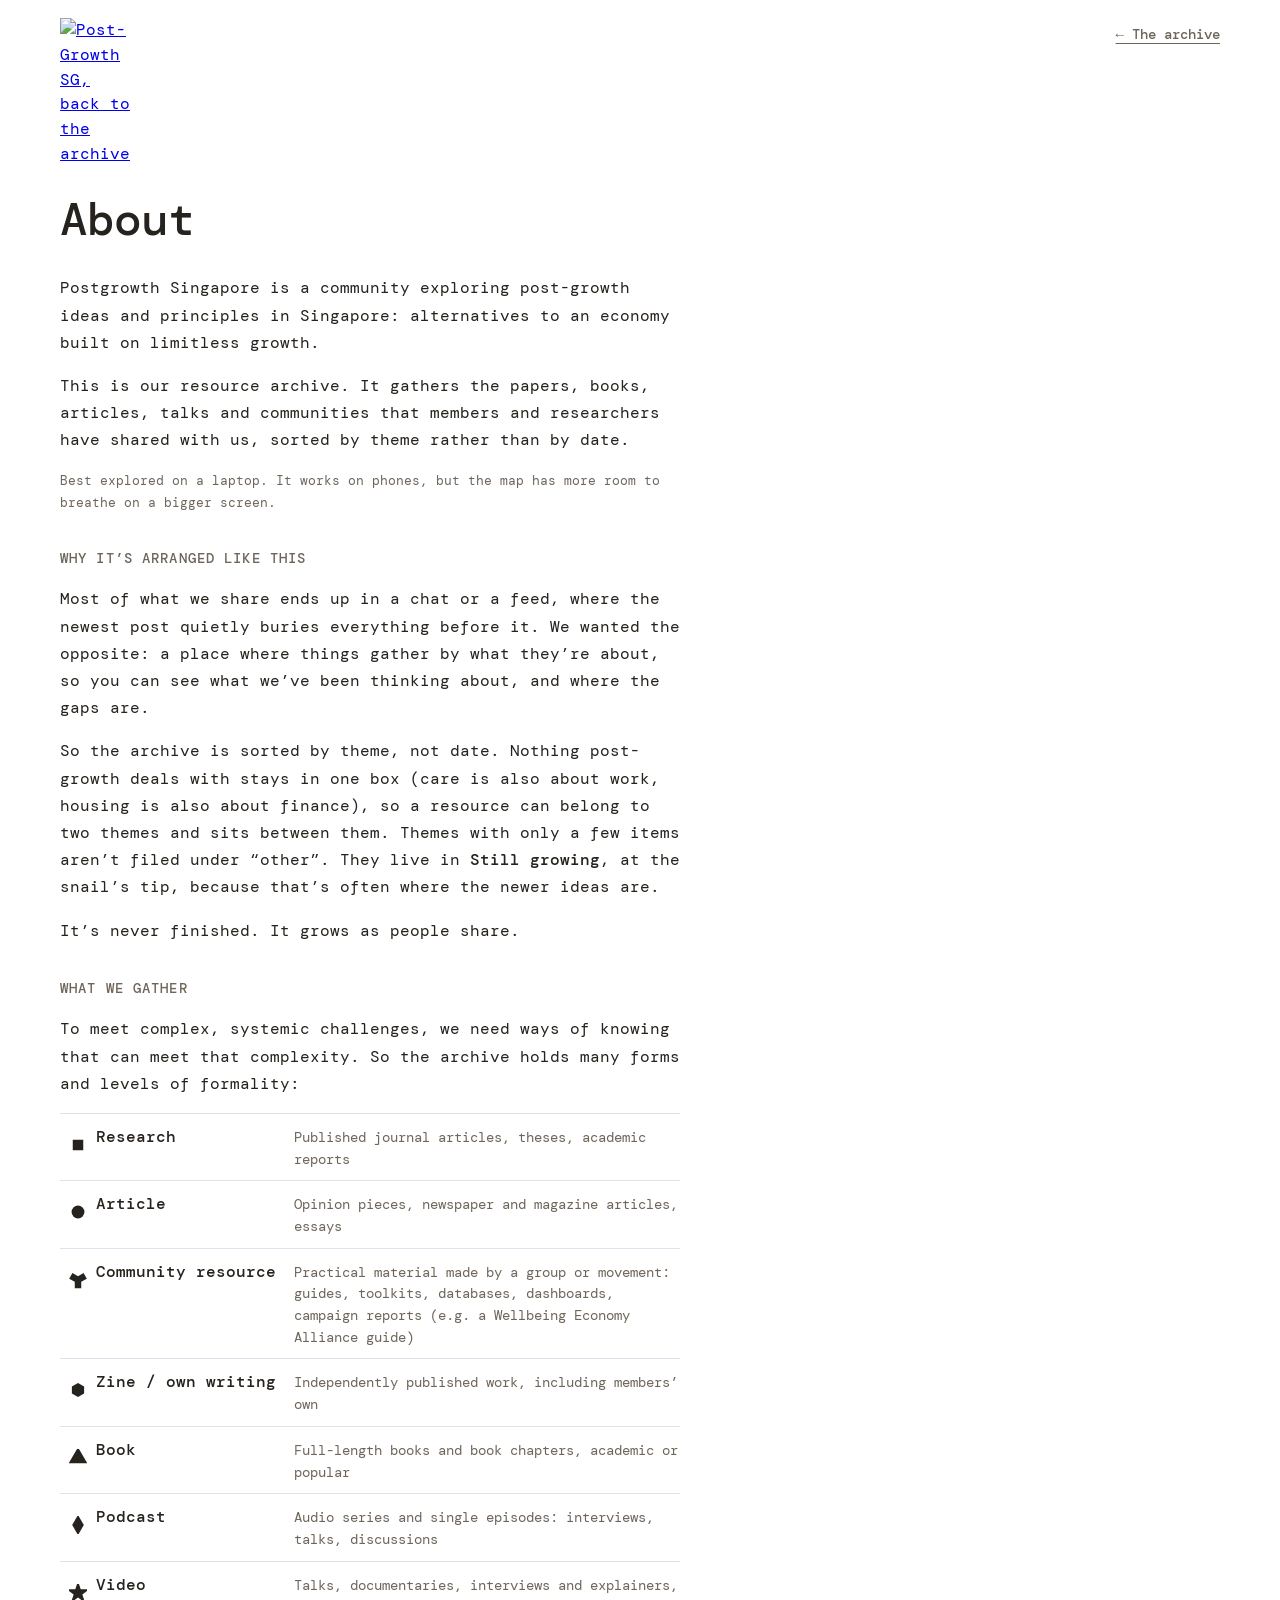
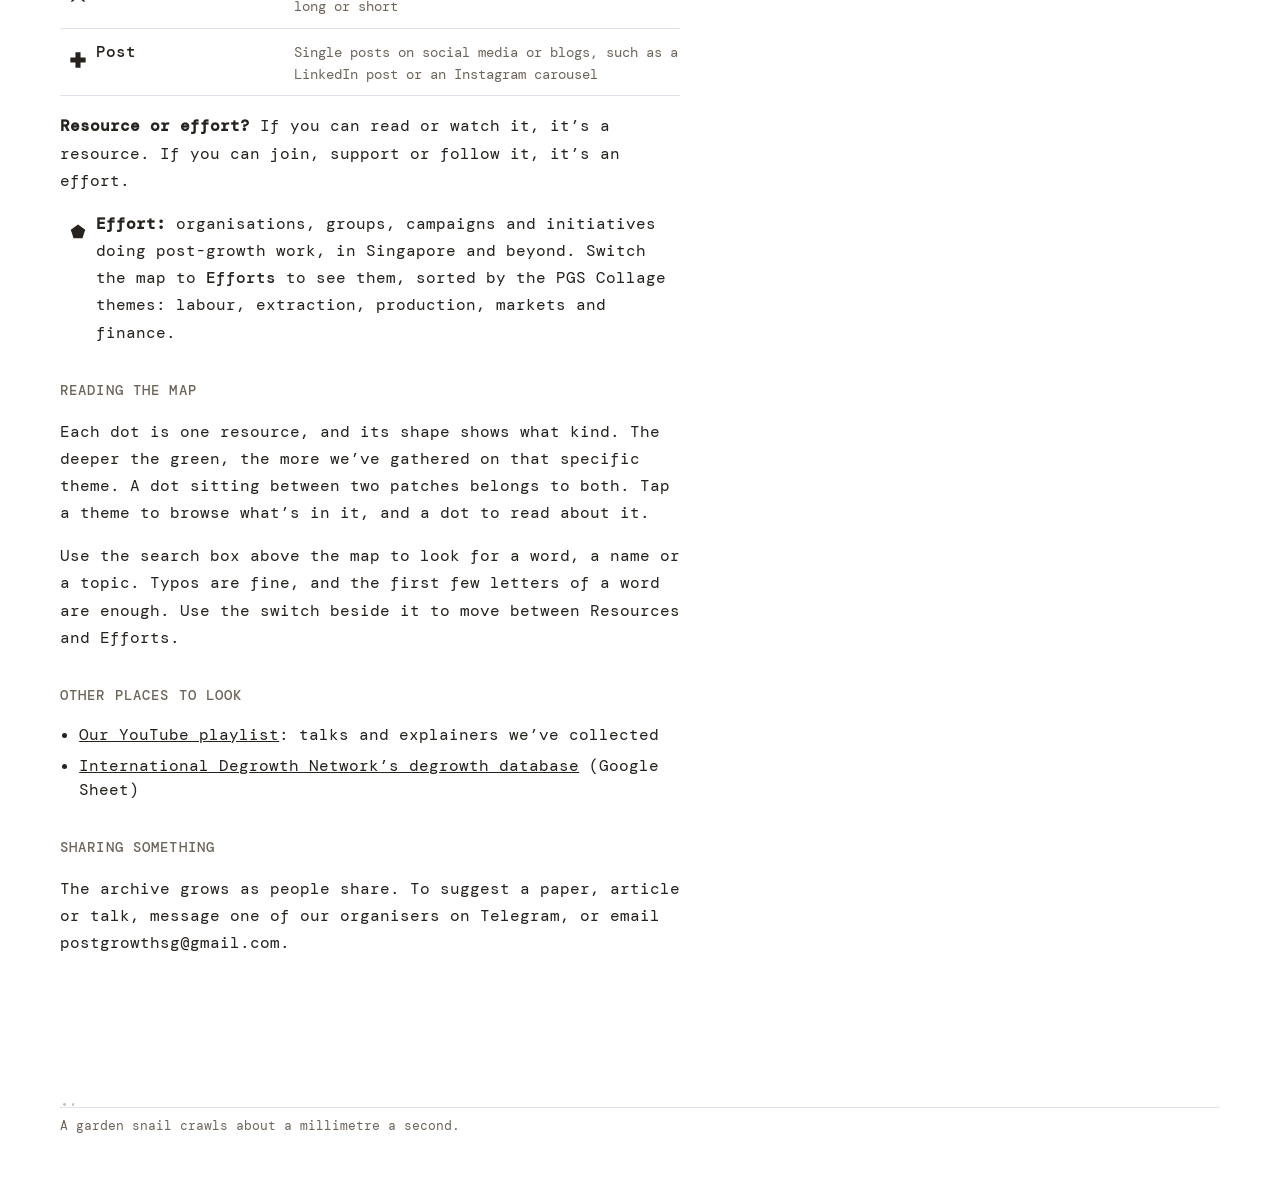
==== about.html @ d85ce8e1 "About page: why it is arranged this way, what we gather (type list with shapes), other places to loo" ====
<!doctype html>
<html lang="en">
<head>
<meta charset="utf-8">
<meta name="viewport" content="width=device-width, initial-scale=1, viewport-fit=cover">
<title>About · Postgrowth Singapore resources</title>
<meta name="description" content="About Postgrowth Singapore's resource archive: why it is arranged by theme, what we gather, how to read the map, and how to share something with us.">
<link rel="icon" type="image/png" sizes="32x32" href="favicon-32.png">
<link rel="icon" type="image/png" sizes="192x192" href="favicon-192.png">
<link rel="icon" type="image/png" sizes="32x32" href="favicon-dark-32.png" media="(prefers-color-scheme: dark)">
<link rel="icon" type="image/png" sizes="192x192" href="favicon-dark-192.png" media="(prefers-color-scheme: dark)">
<link rel="apple-touch-icon" href="apple-touch-icon.png">
<link rel="preconnect" href="https://fonts.googleapis.com">
<link rel="preconnect" href="https://fonts.gstatic.com" crossorigin>
<link rel="stylesheet" href="https://fonts.googleapis.com/css2?family=DM+Mono:wght@400;500&display=swap">
<link rel="stylesheet" href="style.css">
<script data-goatcounter="https://postgrowthsg.goatcounter.com/count"
        async src="//gc.zgo.at/count.js"></script>
</head>
<body>
<svg width="0" height="0" style="position:absolute" aria-hidden="true" focusable="false"><defs><symbol id="shape-article" viewBox="-7 -7 14 14"><path d="M5,0A5,5,0,1,1,-5,0A5,5,0,1,1,5,0"/></symbol><symbol id="shape-research" viewBox="-7 -7 14 14"><path d="M-4.085,-4.085h8.171v8.171h-8.171Z"/></symbol><symbol id="shape-book" viewBox="-7 -7 14 14"><path d="M0,-8.338L7.221,4.169L-7.221,4.169Z"/></symbol><symbol id="shape-podcast" viewBox="-7 -7 14 14"><path d="M0,-7.824L4.517,0L0,7.824L-4.517,0Z"/></symbol><symbol id="shape-video" viewBox="-7 -7 14 14"><path d="M0,-9.352L2.1,-2.89L8.894,-2.89L3.397,1.104L5.497,7.566L0,3.572L-5.497,7.566L-3.397,1.104L-8.894,-2.89L-2.1,-2.89Z"/></symbol><symbol id="shape-community" viewBox="-7 -7 14 14"><path d="M2.508,1.448L2.508,6.465L-2.508,6.465L-2.508,1.448L-6.853,-1.06L-4.344,-5.405L0,-2.896L4.344,-5.405L6.853,-1.06Z"/></symbol><symbol id="shape-post" viewBox="-7 -7 14 14"><path d="M-5.945,-1.982L-1.982,-1.982L-1.982,-5.945L1.982,-5.945L1.982,-1.982L5.945,-1.982L5.945,1.982L1.982,1.982L1.982,5.945L-1.982,5.945L-1.982,1.982L-5.945,1.982Z"/></symbol><symbol id="shape-zine" viewBox="-7 -7 14 14"><path d="M0,-5.498L4.762,-2.749L4.762,2.749L0,5.498L-4.762,2.749L-4.762,-2.749Z"/></symbol><symbol id="shape-effort" viewBox="-7 -7 14 14"><path d="M0,-5.889L5.601,-1.82L3.462,4.765L-3.462,4.765L-5.601,-1.82Z"/></symbol></defs></svg>
<div class="wrap">
  <header class="head">
    <div class="left">
      <a href="./"><img class="logo" src="logo.png" alt="Post-Growth SG, back to the archive"></a>
      <h1>About</h1>
    </div>
    <nav class="nav" aria-label="Pages"><a href="./">← The archive</a></nav>
  </header>

  <main class="about-page">
    <p>Postgrowth Singapore is a community exploring post-growth ideas and principles in Singapore: alternatives to an economy built on limitless growth.</p>
    <p>This is our resource archive. It gathers the papers, books, articles, talks and communities that members and researchers have shared with us, sorted by theme rather than by date.</p>
    <p class="aside-note">Best explored on a laptop. It works on phones, but the map has more room to breathe on a bigger screen.</p>

    <h2>Why it’s arranged like this</h2>
    <p>Most of what we share ends up in a chat or a feed, where the newest post quietly buries everything before it. We wanted the opposite: a place where things gather by what they’re about, so you can see what we’ve been thinking about, and where the gaps are.</p>
    <p>So the archive is sorted by theme, not date. Nothing post-growth deals with stays in one box (care is also about work, housing is also about finance), so a resource can belong to two themes and sits between them. Themes with only a few items aren’t filed under “other”. They live in <em>Still growing</em>, at the snail’s tip, because that’s often where the newer ideas are.</p>
    <p>It’s never finished. It grows as people share.</p>

    <h2>What we gather</h2>
    <p>To meet complex, systemic challenges, we need ways of knowing that can meet that complexity. So the archive holds many forms and levels of formality:</p>
    <ul class="types">
    <li><svg class="shape" width="18" height="18" viewBox="-7 -7 14 14" aria-hidden="true"><use href="#shape-research"/></svg><span class="t">Research</span><span class="e">Published journal articles, theses, academic reports</span></li>
    <li><svg class="shape" width="18" height="18" viewBox="-7 -7 14 14" aria-hidden="true"><use href="#shape-article"/></svg><span class="t">Article</span><span class="e">Opinion pieces, newspaper and magazine articles, essays</span></li>
    <li><svg class="shape" width="18" height="18" viewBox="-7 -7 14 14" aria-hidden="true"><use href="#shape-community"/></svg><span class="t">Community resource</span><span class="e">Practical material made by a group or movement: guides, toolkits, databases, dashboards, campaign reports (e.g. a Wellbeing Economy Alliance guide)</span></li>
    <li><svg class="shape" width="18" height="18" viewBox="-7 -7 14 14" aria-hidden="true"><use href="#shape-zine"/></svg><span class="t">Zine / own writing</span><span class="e">Independently published work, including members’ own</span></li>
    <li><svg class="shape" width="18" height="18" viewBox="-7 -7 14 14" aria-hidden="true"><use href="#shape-book"/></svg><span class="t">Book</span><span class="e">Full-length books and book chapters, academic or popular</span></li>
    <li><svg class="shape" width="18" height="18" viewBox="-7 -7 14 14" aria-hidden="true"><use href="#shape-podcast"/></svg><span class="t">Podcast</span><span class="e">Audio series and single episodes: interviews, talks, discussions</span></li>
    <li><svg class="shape" width="18" height="18" viewBox="-7 -7 14 14" aria-hidden="true"><use href="#shape-video"/></svg><span class="t">Video</span><span class="e">Talks, documentaries, interviews and explainers, long or short</span></li>
    <li><svg class="shape" width="18" height="18" viewBox="-7 -7 14 14" aria-hidden="true"><use href="#shape-post"/></svg><span class="t">Post</span><span class="e">Single posts on social media or blogs, such as a LinkedIn post or an Instagram carousel</span></li>
    </ul>
    <p><b>Resource or effort?</b> If you can read or watch it, it’s a resource. If you can join, support or follow it, it’s an effort.</p>
    <p class="effort"><svg class="shape" width="18" height="18" viewBox="-7 -7 14 14" aria-hidden="true"><use href="#shape-effort"/></svg><span><b>Effort:</b> organisations, groups, campaigns and initiatives doing post-growth work, in Singapore and beyond. Switch the map to <em>Efforts</em> to see them, sorted by the PGS Collage themes: labour, extraction, production, markets and finance.</span></p>

    <h2>Reading the map</h2>
    <p>Each dot is one resource, and its shape shows what kind. The deeper the green, the more we’ve gathered on that specific theme. A dot sitting between two patches belongs to both. Tap a theme to browse what’s in it, and a dot to read about it.</p>
    <p>Use the search box above the map to look for a word, a name or a topic. Typos are fine, and the first few letters of a word are enough. Use the switch beside it to move between Resources and Efforts.</p>

    <h2>Other places to look</h2>
    <ul class="links">
      <li><a href="https://www.youtube.com/playlist?list=PLhHEYb_WgJgDL_5QFZ6lrJT4k-VYzw8Qu">Our YouTube playlist</a>: talks and explainers we’ve collected</li>
      <li><a href="https://docs.google.com/spreadsheets/d/18Z7kTs0smhOU9S3DyGNJ_MBQeu3XKW2qdxa3unOEn6I/edit?gid=0#gid=0">International Degrowth Network’s degrowth database</a> (Google Sheet)</li>
    </ul>

    <h2>Sharing something</h2>
    <p>The archive grows as people share. To suggest a paper, article or talk, message one of our organisers on Telegram, or email postgrowthsg@gmail.com.</p>
  </main>

  <footer class="snail-foot">
    <div class="snail-track"><div class="snail-slime"></div><div class="snail" role="img" aria-label="A snail crawling along the bottom of the page"></div></div>
    <p class="snail-read"></p>
  </footer>
</div>
<script src="snail.js"></script>
</body>
</html>
---- style.css ----
/* Layout: a white page; two-column header; clusters are soft green heat-glows of ink dots along a snail-shell spiral, biggest at the heart, newest themes at the growing tip. Theme names are flat chips. Dot shape = kind of resource. Deliberately light-only. */
:root {
  color-scheme: light;
  --paper: #ffffff;
  --card: #ffffff;
  --ink: #26221d;
  --muted: #6f665b;
  --rule: rgba(96, 118, 170, 0.20);   /* notebook lines */
  --brick: #9b3428;                    /* the handwritten red */
  --trail: rgba(38, 34, 29, 0.28);
  /* One ink per theme (dots + label). The heat underneath is always the same green. */
  --c0: #b23a2b;  /* brick */
  --c1: #2b6f8a;  /* deep teal */
  --c2: #c4881a;  /* ochre */
  --c3: #6e4c9e;  /* plum */
  --c4: #d0602f;  /* terracotta */
  --c5: #2f3f78;  /* navy */
  --c6: #b8417a;  /* rose */
  --c7: #7a5634;  /* bark */
  --c-growing: #4f8a2c;  /* young green */

  /* Type A: Mono (the old postgrowthsg.wordpress.com body face, used everywhere). Switchable in the prototype bar. */
  --f-head: "DM Mono", ui-monospace, "SF Mono", Menlo, monospace;
  --f-head-weight: 500;
  --f-body: "DM Mono", ui-monospace, "SF Mono", Menlo, monospace;
  --chip-char: 8.1;
}
/* Type B: old site — DM Mono body, geometric headings (Didact Gothic stands in for TeX Gyre Adventor) */

/* Type C: plain HTML — the browser's own serif */

* { box-sizing: border-box; }
html, body { margin: 0; }
img { max-width: 100%; }
[hidden] { display: none !important; }
html { background: var(--paper); }
body {
  color: var(--ink);
  background-color: var(--paper);
  font-family: var(--f-body); font-size: 16px; line-height: 1.55;
  padding-left: max(16px, env(safe-area-inset-left, 0px));
  padding-right: max(16px, env(safe-area-inset-right, 0px));
  padding-block: 0 56px;
  min-height: 100%;
}
.wrap { max-width: 1160px; margin: 0 auto; display: grid; gap: 22px; }
button, select { font: inherit; color: inherit; }
:focus-visible { outline: 2px dashed var(--brick); outline-offset: 3px; }

.proto {
  margin-top: 14px; display: flex; flex-wrap: wrap; align-items: center; gap: 8px 22px;
  font-size: 13px; color: var(--muted); border: 1.5px dashed rgba(38,34,29,.25); border-radius: 10px; padding: 8px 14px;
  background: rgba(251, 247, 239, 0.6);
}
.proto strong { color: var(--ink); font-weight: 600; letter-spacing: .08em; text-transform: uppercase; font-size: 11px; }
.proto label { display: inline-flex; align-items: center; gap: 8px; }
.proto input[type=range] { width: 100px; accent-color: var(--brick); }
.proto output { font-variant-numeric: tabular-nums; color: var(--ink); min-width: 2ch; }
.proto input[type=checkbox] { accent-color: var(--brick); }
.proto select { border: 1px solid rgba(38,34,29,.25); border-radius: 6px; background: var(--card); padding: 2px 6px; }

header.head { display: grid; gap: 18px 56px; padding-top: 18px; grid-template-columns: minmax(0, 1.75fr) minmax(0, 1fr); align-items: start; }
.head .left { display: grid; gap: 28px; justify-items: start; min-width: 0; }
.head .about { display: grid; gap: 10px; min-width: 0; align-content: start; }
.head .about h2 { margin: 0; font-size: 14px; font-weight: 600; color: var(--muted); text-decoration: underline; text-underline-offset: 4px; }
@media (max-width: 760px) { header.head { grid-template-columns: 1fr; } }
.logo { width: 72px; height: auto; display: block; }
.shape { display: inline-block; flex: none; overflow: visible; vertical-align: middle; }
h1 {
  font-family: var(--f-head); font-weight: var(--f-head-weight);
  font-size: clamp(28px, 4.6vw, 46px); line-height: 1.08; margin: 0; letter-spacing: -0.02em; text-wrap: balance; max-width: none;
}
.lede { max-width: 58ch; margin: 2px 0 0; color: var(--muted); }

.start { display: flex; flex-wrap: wrap; gap: 10px; align-items: center; }
.start .lbl { font-size: 13px; font-weight: 500; letter-spacing: .06em; text-transform: uppercase; color: var(--muted); margin-right: 2px; }
.chip {
  display: inline-flex; align-items: center; gap: 9px; border: 1.5px solid var(--ink); background: var(--card);
  border-radius: 999px; padding: 6px 14px 6px 11px; font-size: 14px; cursor: pointer; max-width: 100%;
}
.chip:hover { background: #f3f5ef; }
.chip i { width: 9px; height: 9px; border-radius: 50%; flex: none; }
.chip span { overflow: hidden; text-overflow: ellipsis; white-space: nowrap; }

.bar { display: flex; flex-wrap: wrap; gap: 10px 20px; align-items: flex-end; justify-content: space-between; }
.legend { display: flex; flex-wrap: wrap; gap: 6px 16px; font-size: 13.5px; color: var(--muted); }
.legend span { display: inline-flex; align-items: center; gap: 6px; }
.legend i { width: 10px; height: 10px; border-radius: 50%; display: inline-block; }
.legend .ring { width: 13px; height: 13px; border: 1.5px solid var(--ink); background: transparent; }
.crumb { display: flex; flex-wrap: wrap; align-items: baseline; gap: 4px 16px; min-height: 30px; }
.back { background: none; border: 0; padding: 0; color: var(--muted); cursor: pointer; font-family: var(--f-body); font-size: 15px; font-weight: 500; line-height: 1; }
.back:hover { text-decoration: underline; }
.crumb h2 { font-family: var(--f-head); font-weight: var(--f-head-weight); font-size: clamp(26px, 4vw, 36px); margin: 0; line-height: 1; }
.crumb .counts { color: var(--muted); font-size: 14px; }

.map { position: relative; }
.map svg { display: block; width: 100%; height: auto; overflow: visible; }
.hit { fill: transparent; cursor: pointer; }
.clabel { cursor: pointer; }
.clabel .pill { fill: var(--card); stroke: var(--ink); stroke-width: 1.5; }
.clabel.static { cursor: default; }
.deep { opacity: 0; transition: opacity .7s ease; pointer-events: none; }
.deep.on { opacity: 1; }
@media (prefers-reduced-motion: reduce) { .deep { transition: none; } }
.clabel .name { font-family: var(--f-body); font-size: 13px; fill: var(--ink); }
.clabel .meta { font-family: var(--f-body); font-size: 12.5px; fill: var(--muted); }
.clabel .more { fill: var(--brick); }
.clabel:hover .pill, .clabel:focus-visible .pill, .clabel.hot .pill { fill: #f3f5ef; }
.clabel:focus { outline: none; }
.trail { fill: none; stroke: var(--trail); stroke-width: 2.2; stroke-linecap: round; stroke-dasharray: 0.1 9; }
.link { stroke: var(--ink); stroke-opacity: .32; stroke-width: 1; stroke-dasharray: 3 4; fill: none; }
.node { cursor: pointer; }
.node .dot { stroke: var(--card); stroke-width: 1.2; }
.node .dot.two { stroke-width: 2.6; }
.node circle.pin { fill: none; stroke: var(--ink); stroke-width: 1.4; }
.node circle.bridge { fill: none; stroke: var(--ink); stroke-opacity: .5; stroke-width: 1; stroke-dasharray: 2 2; }
.node:hover .dot, .node:focus-visible .dot, .node.sel .dot { filter: drop-shadow(0 0 2px rgba(38,34,29,.55)); }
.node:focus { outline: none; }
.fade { animation: fadein .5s ease both; }
@keyframes fadein { from { opacity: 0; } to { opacity: 1; } }

.tip {
  position: absolute; pointer-events: none; background: var(--card); border: 1.5px solid var(--ink);
  border-radius: 8px; padding: 7px 11px; font-size: 13.5px; max-width: 260px;
}
.tip b { font-weight: 500; display: block; line-height: 1.3; margin-bottom: 3px; }
.tip small { color: var(--muted); font-size: 12.5px; }

.list { display: grid; gap: 22px; grid-template-columns: repeat(auto-fill, minmax(min(100%, 320px), 1fr)); }
.list section { min-width: 0; }
.list h3 { font-family: var(--f-body); font-weight: 600; font-size: 13px; letter-spacing: .08em; text-transform: uppercase; color: var(--muted); margin: 0 0 6px; display: flex; gap: 9px; align-items: center; line-height: 1.2; }
.list h3 i { width: 10px; height: 10px; border-radius: 50%; flex: none; }
.list ul { list-style: none; margin: 0; padding: 0; }
.list li { border-bottom: 1px solid var(--rule); }
.list li button {
  background: none; border: 0; padding: 7px 0 6px; text-align: left; cursor: pointer; width: 100%;
  display: flex; gap: 10px; justify-content: space-between; align-items: baseline;
}
.list li button:hover .t { color: var(--brick); }
.list .t { min-width: 0; }
.list .d { font-size: 13px; color: var(--muted); flex: none; font-variant-numeric: tabular-nums; }

.panel {
  position: fixed; top: 0; right: 0; bottom: 0; width: min(390px, 100%); z-index: 20;
  background: var(--card);
  border-left: 1.5px solid var(--ink);
  padding: calc(22px + env(safe-area-inset-top, 0px)) calc(24px + env(safe-area-inset-right, 0px)) calc(24px + env(safe-area-inset-bottom, 0px)) 24px;
  overflow-y: auto; transform: translateX(105%); transition: transform .3s ease;
  display: grid; gap: 14px; align-content: start;
}
.panel.open { transform: none; }
.panel .x { justify-self: end; background: var(--card); border: 1.5px solid var(--ink); border-radius: 50%; width: 34px; height: 34px; cursor: pointer; font-size: 15px; line-height: 1; }
.panel .type { font-family: var(--f-body); font-size: 13px; font-weight: 600; letter-spacing: .08em; text-transform: uppercase; color: var(--muted); line-height: 1; display: inline-flex; gap: 9px; align-items: center; }
.panel .type i { width: 10px; height: 10px; border-radius: 50%; }
.panel h3 { font-family: var(--f-head); font-weight: var(--f-head-weight); font-size: 26px; line-height: 1.08; margin: 0; text-wrap: balance; }
.panel .meta { font-size: 13.5px; color: var(--muted); }
.panel .meta .todo { color: var(--brick); }
.panel p { margin: 0; }
.panel .tags { display: flex; flex-wrap: wrap; gap: 7px; }
.panel .tags button { border: 1.5px solid var(--ink); background: var(--paper); border-radius: 999px; padding: 2px 11px; font-size: 13px; cursor: pointer; }
.panel .tags button:hover { background: var(--ink); color: var(--card); }
.panel .tags .loose { border-style: dashed; }
.panel .tags .extra { border: 1px dashed var(--muted); border-radius: 999px; padding: 2px 11px; font-size: 13px; color: var(--muted); }
.panel .archived { font-size: 13.5px; color: var(--muted); justify-self: start; }
.panel .open-link { display: inline-block; background: var(--ink); color: var(--card); text-decoration: none; border-radius: 999px; padding: 9px 18px; font-weight: 600; justify-self: start; }
.panel .open-link:hover { background: var(--brick); }
.panel .ex { color: var(--brick); font-size: 14px; }
.panel h4 { margin: 8px 0 0; font-family: var(--f-body); font-size: 13px; font-weight: 600; letter-spacing: .08em; text-transform: uppercase; color: var(--muted); line-height: 1; }
.panel .near { display: grid; }
.panel .near button { background: none; border: 0; padding: 6px 0; text-align: left; cursor: pointer; display: flex; gap: 9px; align-items: baseline; }
.panel .near button i { width: 8px; height: 8px; border-radius: 50%; flex: none; transform: translateY(-1px); }
.panel .near button:hover { color: var(--brick); }
.note { font-size: 14px; color: var(--muted); max-width: 70ch; margin: 0; }
.note b { font-weight: 500; color: var(--ink); }

@media (max-width: 640px) {
  .panel { top: auto; width: 100%; max-height: 80%; border-left: 0; border-top: 1.5px solid var(--ink); border-radius: 16px 16px 0 0; transform: translateY(105%); padding-left: max(20px, env(safe-area-inset-left, 0px)); padding-right: max(20px, env(safe-area-inset-right, 0px)); }
  .logo { width: 64px; }
}
@media (prefers-reduced-motion: reduce) {
  .panel, .chip { transition: none; }
  .fade { animation: none; }
}

/* Top-right link to the About page, and the About page itself */
.head .nav { justify-self: end; display: flex; gap: 18px; padding-top: 6px; }
.head .nav a { color: var(--muted); font-size: 14px; font-weight: 500; text-decoration: underline; text-underline-offset: 4px; }
.head .nav a:hover { color: var(--ink); }
.about-page { max-width: 62ch; display: grid; gap: 16px; padding-block: 8px 40px; }
.about-page h2 { margin: 18px 0 0; font-size: 14px; font-weight: 500; color: var(--muted); text-transform: uppercase; letter-spacing: .08em; }
.about-page p { margin: 0; line-height: 1.7; }
.about-page a { color: var(--ink); }
@media (max-width: 760px) { .head .nav { justify-self: start; padding-top: 0; } }

/* Footer snail on every page (snail.js): crawls at roughly real snail speed, leaving a dotted trail */
.snail-foot { margin-top: 32px; display: grid; gap: 8px; }
.snail-track { position: relative; height: 58px; border-bottom: 1px solid var(--rule); overflow: hidden; }
.snail-slime { position: absolute; left: 0; bottom: 0; height: 5px; width: 0; background-image: radial-gradient(circle, var(--trail) 1.2px, transparent 1.6px); background-size: 9px 5px; background-repeat: repeat-x; }
.snail { position: absolute; left: 0; bottom: 1px; width: 50px; height: 52px; background: url(logo.png) no-repeat 0 0 / 101px 52px; will-change: transform; }
.snail-read { margin: 0; font-size: 13px; color: var(--muted); font-variant-numeric: tabular-nums; }
@media (max-width: 640px) {
  .legend { font-size: 12px; gap: 4px 12px; }
  .wrap { gap: 16px; }
}

/* About page extras (v2): type list with shape icons, small notes, text still to write */
.about-page .aside-note { font-size: 13px; color: var(--muted); }
.about-page em { font-style: normal; font-weight: 500; }
.about-page .todo { color: var(--brick); }
.about-page svg.shape { fill: var(--ink); transform: translateY(3px); }
.about-page ul.types { list-style: none; margin: 0; padding: 0; display: grid; }
.about-page ul.types li { display: grid; grid-template-columns: 22px 11.5rem minmax(0, 1fr); gap: 2px 14px; align-items: baseline; padding: 10px 0; border-bottom: 1px solid var(--rule); }
.about-page ul.types li:first-child { border-top: 1px solid var(--rule); }
.about-page ul.types .t { font-weight: 500; }
.about-page ul.types .e { color: var(--muted); font-size: 14px; }
.about-page p.effort { display: grid; grid-template-columns: 22px minmax(0, 1fr); gap: 14px; align-items: baseline; }
.about-page ul.links { margin: 0; padding-left: 1.2em; display: grid; gap: 6px; }
@media (max-width: 560px) {
  .about-page ul.types li { grid-template-columns: 22px minmax(0, 1fr); }
  .about-page ul.types .e { grid-column: 2; }
}
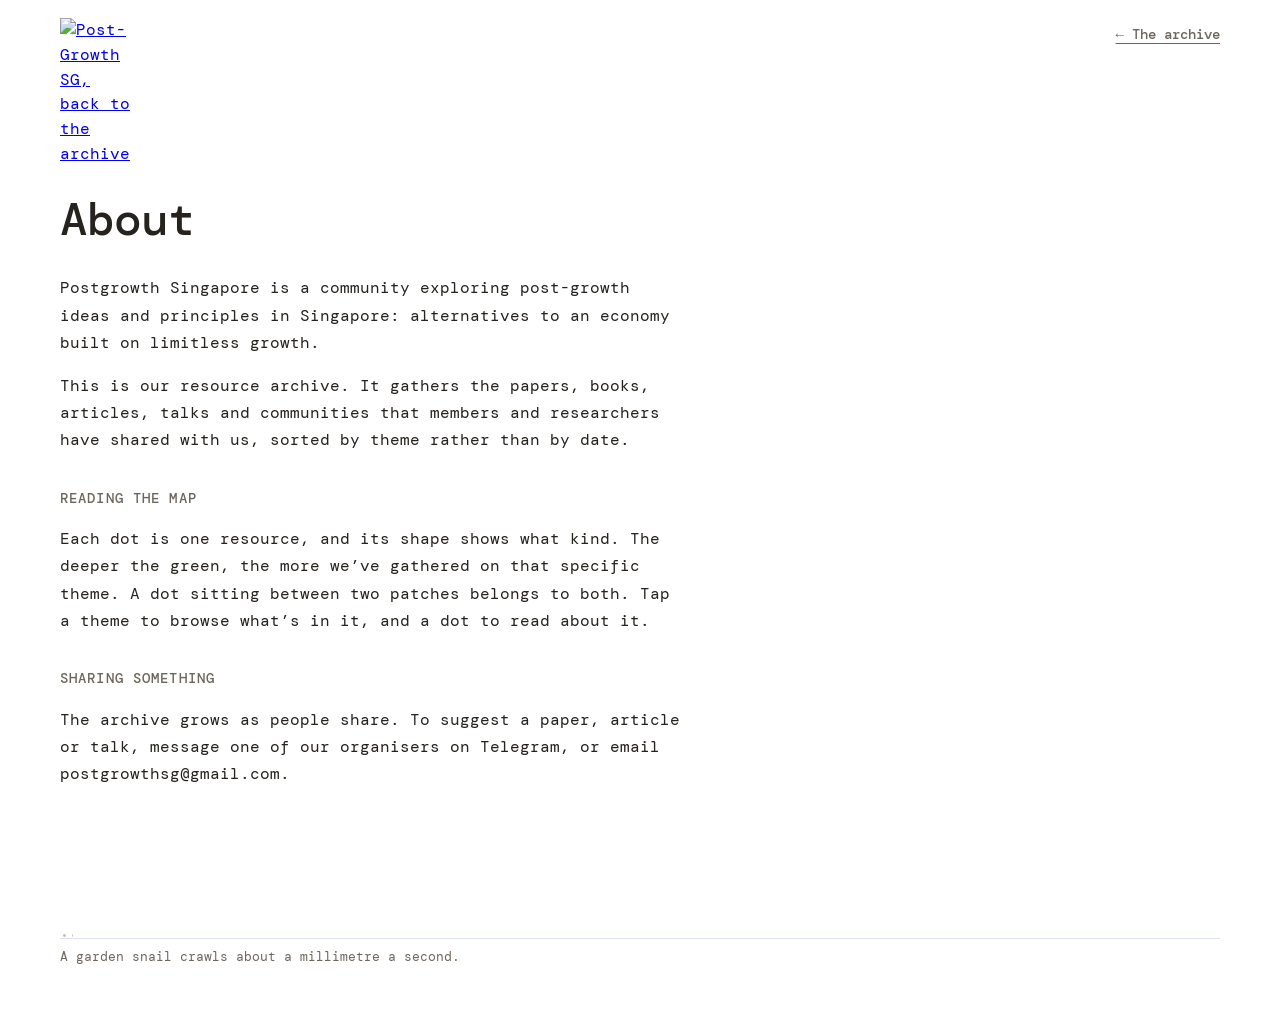
==== commit bebde512: "Favicon: the snail alone, with a white-tile version for dark browser tabs" ====
--- a/about.html
+++ b/about.html
@@ -4,7 +4,7 @@
 <meta charset="utf-8">
 <meta name="viewport" content="width=device-width, initial-scale=1, viewport-fit=cover">
 <title>About · Postgrowth Singapore resources</title>
-<meta name="description" content="About Postgrowth Singapore's resource archive: why it is arranged by theme, what we gather, how to read the map, and how to share something with us.">
+<meta name="description" content="About Postgrowth Singapore's resource archive: what it is, how to read it, and how to share something with us.">
 <link rel="icon" type="image/png" sizes="32x32" href="favicon-32.png">
 <link rel="icon" type="image/png" sizes="192x192" href="favicon-192.png">
 <link rel="icon" type="image/png" sizes="32x32" href="favicon-dark-32.png" media="(prefers-color-scheme: dark)">
@@ -18,7 +18,6 @@
         async src="//gc.zgo.at/count.js"></script>
 </head>
 <body>
-<svg width="0" height="0" style="position:absolute" aria-hidden="true" focusable="false"><defs><symbol id="shape-article" viewBox="-7 -7 14 14"><path d="M5,0A5,5,0,1,1,-5,0A5,5,0,1,1,5,0"/></symbol><symbol id="shape-research" viewBox="-7 -7 14 14"><path d="M-4.085,-4.085h8.171v8.171h-8.171Z"/></symbol><symbol id="shape-book" viewBox="-7 -7 14 14"><path d="M0,-8.338L7.221,4.169L-7.221,4.169Z"/></symbol><symbol id="shape-podcast" viewBox="-7 -7 14 14"><path d="M0,-7.824L4.517,0L0,7.824L-4.517,0Z"/></symbol><symbol id="shape-video" viewBox="-7 -7 14 14"><path d="M0,-9.352L2.1,-2.89L8.894,-2.89L3.397,1.104L5.497,7.566L0,3.572L-5.497,7.566L-3.397,1.104L-8.894,-2.89L-2.1,-2.89Z"/></symbol><symbol id="shape-community" viewBox="-7 -7 14 14"><path d="M2.508,1.448L2.508,6.465L-2.508,6.465L-2.508,1.448L-6.853,-1.06L-4.344,-5.405L0,-2.896L4.344,-5.405L6.853,-1.06Z"/></symbol><symbol id="shape-post" viewBox="-7 -7 14 14"><path d="M-5.945,-1.982L-1.982,-1.982L-1.982,-5.945L1.982,-5.945L1.982,-1.982L5.945,-1.982L5.945,1.982L1.982,1.982L1.982,5.945L-1.982,5.945L-1.982,1.982L-5.945,1.982Z"/></symbol><symbol id="shape-zine" viewBox="-7 -7 14 14"><path d="M0,-5.498L4.762,-2.749L4.762,2.749L0,5.498L-4.762,2.749L-4.762,-2.749Z"/></symbol><symbol id="shape-effort" viewBox="-7 -7 14 14"><path d="M0,-5.889L5.601,-1.82L3.462,4.765L-3.462,4.765L-5.601,-1.82Z"/></symbol></defs></svg>
 <div class="wrap">
   <header class="head">
     <div class="left">
@@ -31,37 +30,9 @@
   <main class="about-page">
     <p>Postgrowth Singapore is a community exploring post-growth ideas and principles in Singapore: alternatives to an economy built on limitless growth.</p>
     <p>This is our resource archive. It gathers the papers, books, articles, talks and communities that members and researchers have shared with us, sorted by theme rather than by date.</p>
-    <p class="aside-note">Best explored on a laptop. It works on phones, but the map has more room to breathe on a bigger screen.</p>
-
-    <h2>Why it’s arranged like this</h2>
-    <p>Most of what we share ends up in a chat or a feed, where the newest post quietly buries everything before it. We wanted the opposite: a place where things gather by what they’re about, so you can see what we’ve been thinking about, and where the gaps are.</p>
-    <p>So the archive is sorted by theme, not date. Nothing post-growth deals with stays in one box (care is also about work, housing is also about finance), so a resource can belong to two themes and sits between them. Themes with only a few items aren’t filed under “other”. They live in <em>Still growing</em>, at the snail’s tip, because that’s often where the newer ideas are.</p>
-    <p>It’s never finished. It grows as people share.</p>
-
-    <h2>What we gather</h2>
-    <p>To meet complex, systemic challenges, we need ways of knowing that can meet that complexity. So the archive holds many forms and levels of formality:</p>
-    <ul class="types">
-    <li><svg class="shape" width="18" height="18" viewBox="-7 -7 14 14" aria-hidden="true"><use href="#shape-research"/></svg><span class="t">Research</span><span class="e">Published journal articles, theses, academic reports</span></li>
-    <li><svg class="shape" width="18" height="18" viewBox="-7 -7 14 14" aria-hidden="true"><use href="#shape-article"/></svg><span class="t">Article</span><span class="e">Opinion pieces, newspaper and magazine articles, essays</span></li>
-    <li><svg class="shape" width="18" height="18" viewBox="-7 -7 14 14" aria-hidden="true"><use href="#shape-community"/></svg><span class="t">Community resource</span><span class="e">Practical material made by a group or movement: guides, toolkits, databases, dashboards, campaign reports (e.g. a Wellbeing Economy Alliance guide)</span></li>
-    <li><svg class="shape" width="18" height="18" viewBox="-7 -7 14 14" aria-hidden="true"><use href="#shape-zine"/></svg><span class="t">Zine / own writing</span><span class="e">Independently published work, including members’ own</span></li>
-    <li><svg class="shape" width="18" height="18" viewBox="-7 -7 14 14" aria-hidden="true"><use href="#shape-book"/></svg><span class="t">Book</span><span class="e">Full-length books and book chapters, academic or popular</span></li>
-    <li><svg class="shape" width="18" height="18" viewBox="-7 -7 14 14" aria-hidden="true"><use href="#shape-podcast"/></svg><span class="t">Podcast</span><span class="e">Audio series and single episodes: interviews, talks, discussions</span></li>
-    <li><svg class="shape" width="18" height="18" viewBox="-7 -7 14 14" aria-hidden="true"><use href="#shape-video"/></svg><span class="t">Video</span><span class="e">Talks, documentaries, interviews and explainers, long or short</span></li>
-    <li><svg class="shape" width="18" height="18" viewBox="-7 -7 14 14" aria-hidden="true"><use href="#shape-post"/></svg><span class="t">Post</span><span class="e">Single posts on social media or blogs, such as a LinkedIn post or an Instagram carousel</span></li>
-    </ul>
-    <p><b>Resource or effort?</b> If you can read or watch it, it’s a resource. If you can join, support or follow it, it’s an effort.</p>
-    <p class="effort"><svg class="shape" width="18" height="18" viewBox="-7 -7 14 14" aria-hidden="true"><use href="#shape-effort"/></svg><span><b>Effort:</b> organisations, groups, campaigns and initiatives doing post-growth work, in Singapore and beyond. Switch the map to <em>Efforts</em> to see them, sorted by the PGS Collage themes: labour, extraction, production, markets and finance.</span></p>
 
     <h2>Reading the map</h2>
     <p>Each dot is one resource, and its shape shows what kind. The deeper the green, the more we’ve gathered on that specific theme. A dot sitting between two patches belongs to both. Tap a theme to browse what’s in it, and a dot to read about it.</p>
-    <p>Use the search box above the map to look for a word, a name or a topic. Typos are fine, and the first few letters of a word are enough. Use the switch beside it to move between Resources and Efforts.</p>
-
-    <h2>Other places to look</h2>
-    <ul class="links">
-      <li><a href="https://www.youtube.com/playlist?list=PLhHEYb_WgJgDL_5QFZ6lrJT4k-VYzw8Qu">Our YouTube playlist</a>: talks and explainers we’ve collected</li>
-      <li><a href="https://docs.google.com/spreadsheets/d/18Z7kTs0smhOU9S3DyGNJ_MBQeu3XKW2qdxa3unOEn6I/edit?gid=0#gid=0">International Degrowth Network’s degrowth database</a> (Google Sheet)</li>
-    </ul>
 
     <h2>Sharing something</h2>
     <p>The archive grows as people share. To suggest a paper, article or talk, message one of our organisers on Telegram, or email postgrowthsg@gmail.com.</p>
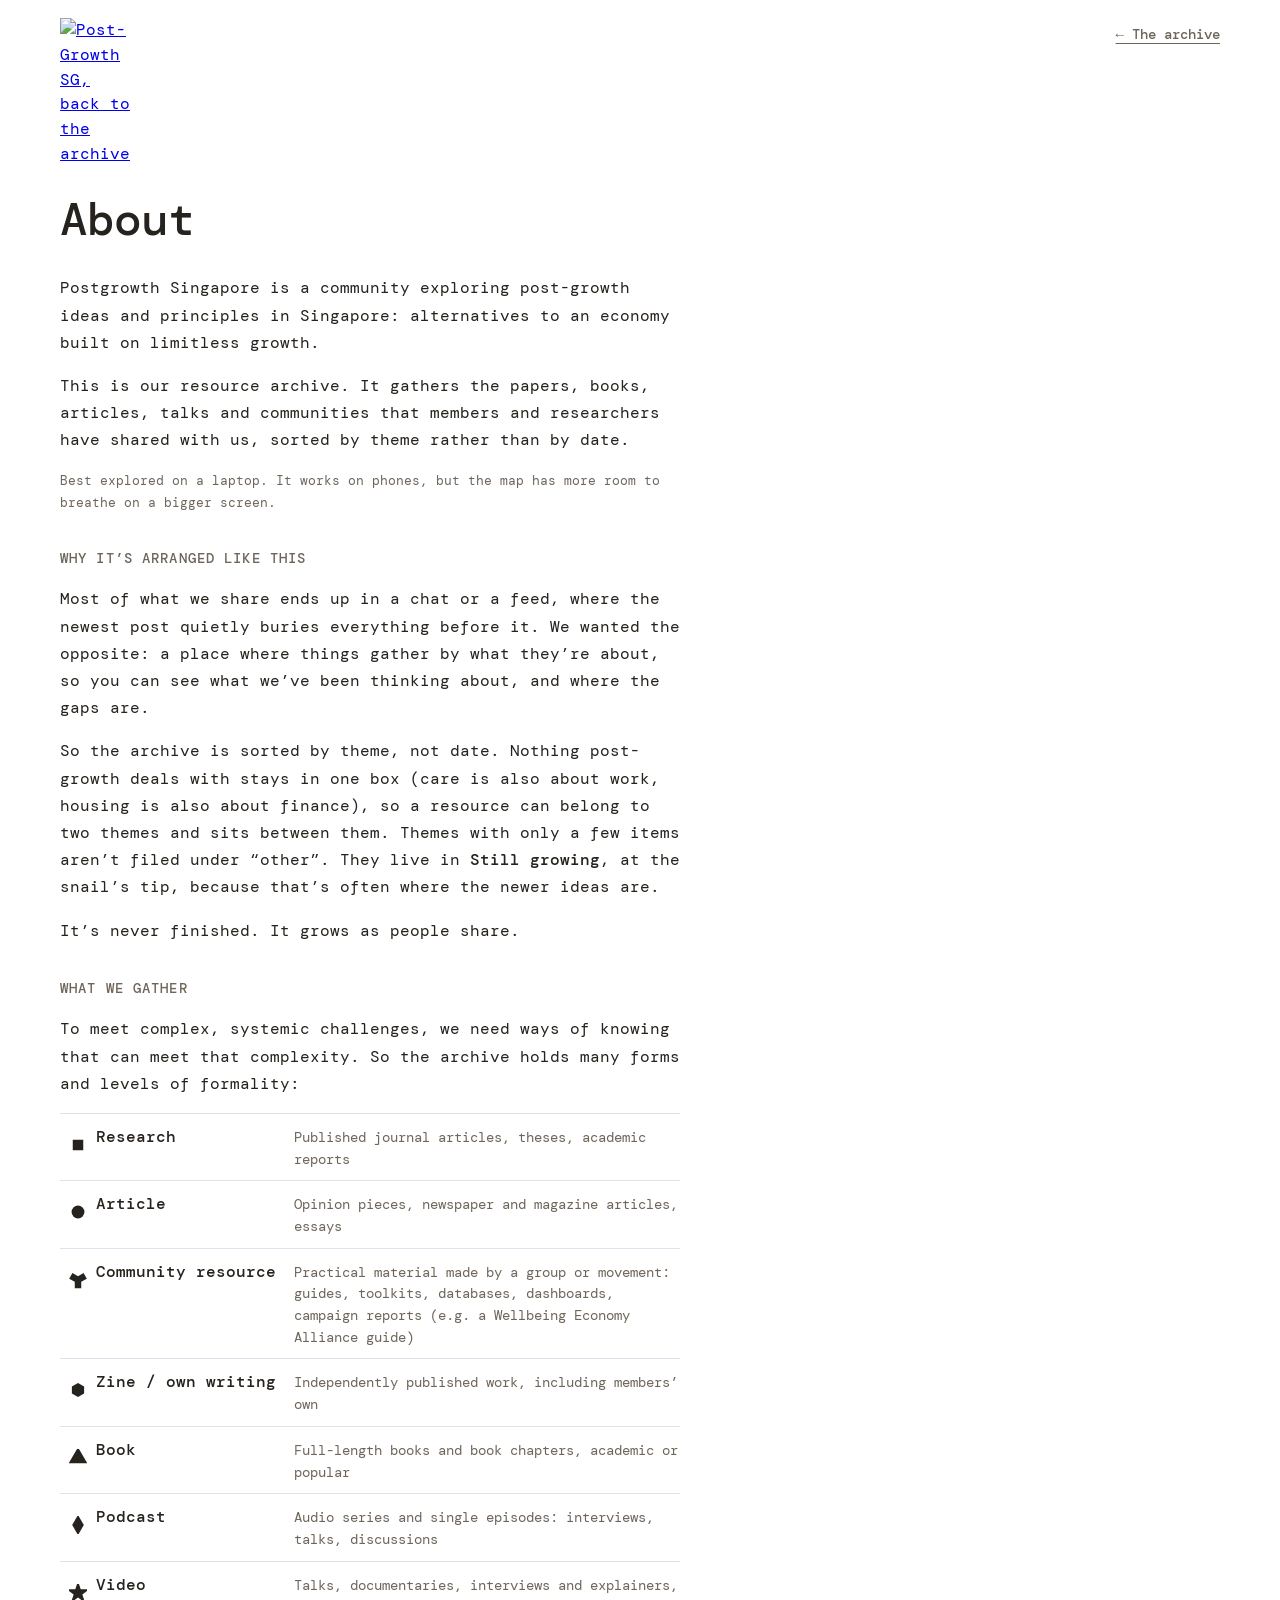
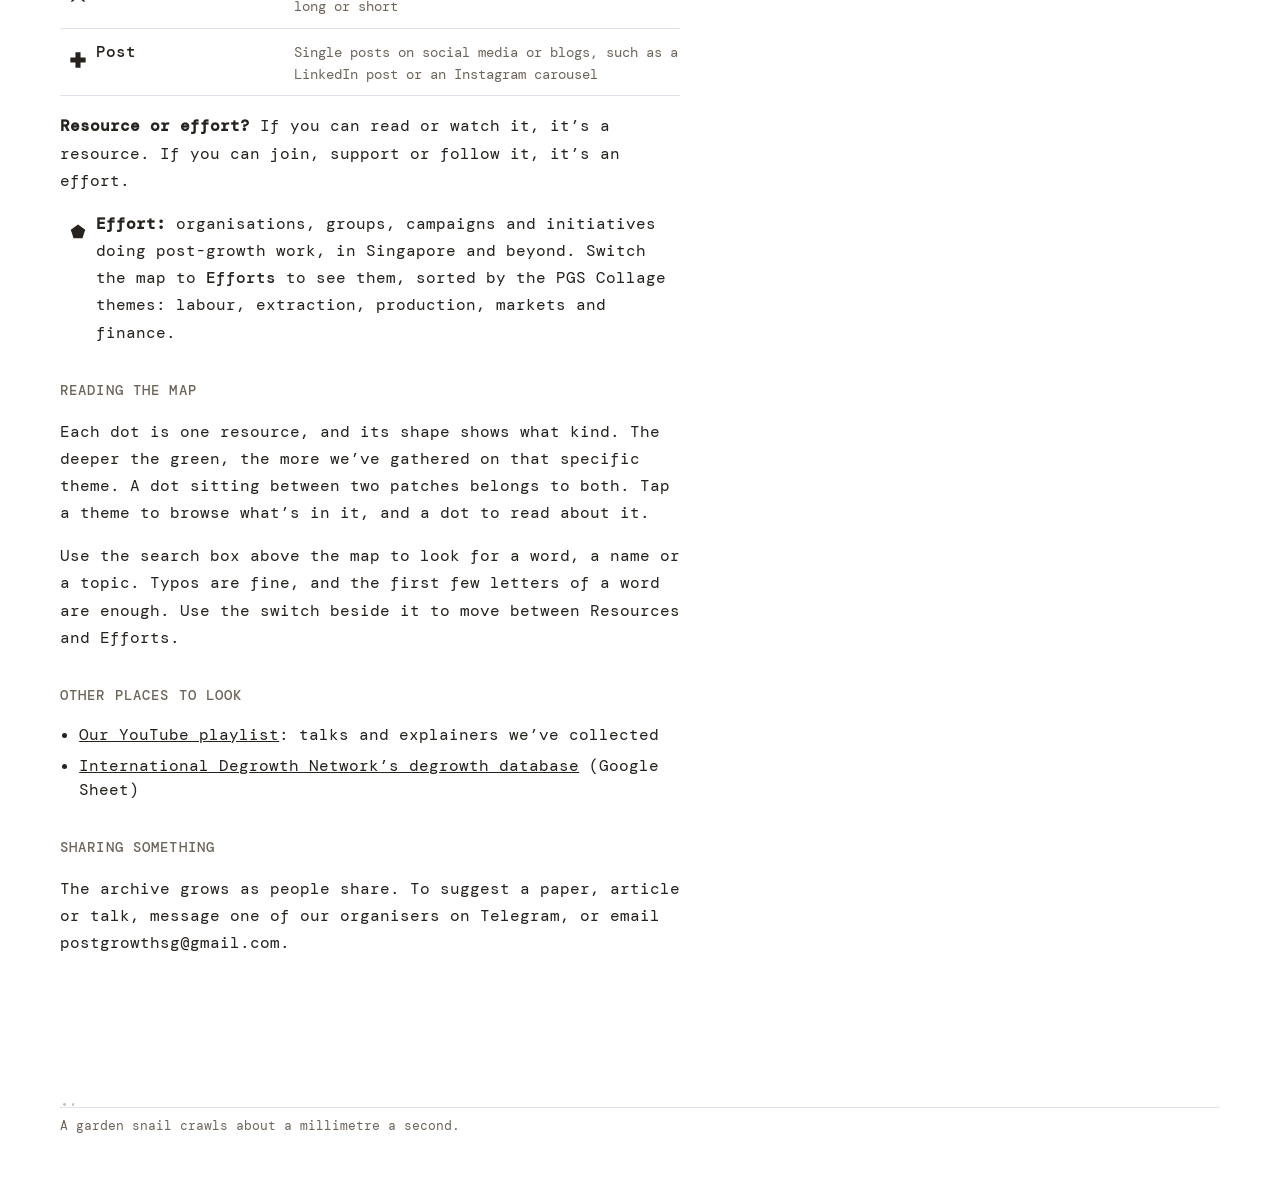
==== commit ec801db7: "Search: forgiving keyword search with a results list and a fading map; a questions list linking to t" ====
--- a/about.html
+++ b/about.html
@@ -4,7 +4,7 @@
 <meta charset="utf-8">
 <meta name="viewport" content="width=device-width, initial-scale=1, viewport-fit=cover">
 <title>About · Postgrowth Singapore resources</title>
-<meta name="description" content="About Postgrowth Singapore's resource archive: what it is, how to read it, and how to share something with us.">
+<meta name="description" content="About Postgrowth Singapore's resource archive: why it is arranged by theme, what we gather, how to read the map, and how to share something with us.">
 <link rel="icon" type="image/png" sizes="32x32" href="favicon-32.png">
 <link rel="icon" type="image/png" sizes="192x192" href="favicon-192.png">
 <link rel="icon" type="image/png" sizes="32x32" href="favicon-dark-32.png" media="(prefers-color-scheme: dark)">
@@ -18,6 +18,7 @@
         async src="//gc.zgo.at/count.js"></script>
 </head>
 <body>
+<svg width="0" height="0" style="position:absolute" aria-hidden="true" focusable="false"><defs><symbol id="shape-article" viewBox="-7 -7 14 14"><path d="M5,0A5,5,0,1,1,-5,0A5,5,0,1,1,5,0"/></symbol><symbol id="shape-research" viewBox="-7 -7 14 14"><path d="M-4.085,-4.085h8.171v8.171h-8.171Z"/></symbol><symbol id="shape-book" viewBox="-7 -7 14 14"><path d="M0,-8.338L7.221,4.169L-7.221,4.169Z"/></symbol><symbol id="shape-podcast" viewBox="-7 -7 14 14"><path d="M0,-7.824L4.517,0L0,7.824L-4.517,0Z"/></symbol><symbol id="shape-video" viewBox="-7 -7 14 14"><path d="M0,-9.352L2.1,-2.89L8.894,-2.89L3.397,1.104L5.497,7.566L0,3.572L-5.497,7.566L-3.397,1.104L-8.894,-2.89L-2.1,-2.89Z"/></symbol><symbol id="shape-community" viewBox="-7 -7 14 14"><path d="M2.508,1.448L2.508,6.465L-2.508,6.465L-2.508,1.448L-6.853,-1.06L-4.344,-5.405L0,-2.896L4.344,-5.405L6.853,-1.06Z"/></symbol><symbol id="shape-post" viewBox="-7 -7 14 14"><path d="M-5.945,-1.982L-1.982,-1.982L-1.982,-5.945L1.982,-5.945L1.982,-1.982L5.945,-1.982L5.945,1.982L1.982,1.982L1.982,5.945L-1.982,5.945L-1.982,1.982L-5.945,1.982Z"/></symbol><symbol id="shape-zine" viewBox="-7 -7 14 14"><path d="M0,-5.498L4.762,-2.749L4.762,2.749L0,5.498L-4.762,2.749L-4.762,-2.749Z"/></symbol><symbol id="shape-effort" viewBox="-7 -7 14 14"><path d="M0,-5.889L5.601,-1.82L3.462,4.765L-3.462,4.765L-5.601,-1.82Z"/></symbol></defs></svg>
 <div class="wrap">
   <header class="head">
     <div class="left">
@@ -28,13 +29,41 @@
   </header>
 
   <main class="about-page">
-    <p>Postgrowth Singapore is a community exploring post-growth ideas and principles in Singapore: alternatives to an economy built on limitless growth.</p>
+    <p id="what-is-postgrowth">Postgrowth Singapore is a community exploring post-growth ideas and principles in Singapore: alternatives to an economy built on limitless growth.</p>
     <p>This is our resource archive. It gathers the papers, books, articles, talks and communities that members and researchers have shared with us, sorted by theme rather than by date.</p>
+    <p class="aside-note">Best explored on a laptop. It works on phones, but the map has more room to breathe on a bigger screen.</p>
 
-    <h2>Reading the map</h2>
+    <h2 id="why">Why it’s arranged like this</h2>
+    <p>Most of what we share ends up in a chat or a feed, where the newest post quietly buries everything before it. We wanted the opposite: a place where things gather by what they’re about, so you can see what we’ve been thinking about, and where the gaps are.</p>
+    <p>So the archive is sorted by theme, not date. Nothing post-growth deals with stays in one box (care is also about work, housing is also about finance), so a resource can belong to two themes and sits between them. Themes with only a few items aren’t filed under “other”. They live in <em>Still growing</em>, at the snail’s tip, because that’s often where the newer ideas are.</p>
+    <p>It’s never finished. It grows as people share.</p>
+
+    <h2 id="what-we-gather">What we gather</h2>
+    <p>To meet complex, systemic challenges, we need ways of knowing that can meet that complexity. So the archive holds many forms and levels of formality:</p>
+    <ul class="types">
+    <li><svg class="shape" width="18" height="18" viewBox="-7 -7 14 14" aria-hidden="true"><use href="#shape-research"/></svg><span class="t">Research</span><span class="e">Published journal articles, theses, academic reports</span></li>
+    <li><svg class="shape" width="18" height="18" viewBox="-7 -7 14 14" aria-hidden="true"><use href="#shape-article"/></svg><span class="t">Article</span><span class="e">Opinion pieces, newspaper and magazine articles, essays</span></li>
+    <li><svg class="shape" width="18" height="18" viewBox="-7 -7 14 14" aria-hidden="true"><use href="#shape-community"/></svg><span class="t">Community resource</span><span class="e">Practical material made by a group or movement: guides, toolkits, databases, dashboards, campaign reports (e.g. a Wellbeing Economy Alliance guide)</span></li>
+    <li><svg class="shape" width="18" height="18" viewBox="-7 -7 14 14" aria-hidden="true"><use href="#shape-zine"/></svg><span class="t">Zine / own writing</span><span class="e">Independently published work, including members’ own</span></li>
+    <li><svg class="shape" width="18" height="18" viewBox="-7 -7 14 14" aria-hidden="true"><use href="#shape-book"/></svg><span class="t">Book</span><span class="e">Full-length books and book chapters, academic or popular</span></li>
+    <li><svg class="shape" width="18" height="18" viewBox="-7 -7 14 14" aria-hidden="true"><use href="#shape-podcast"/></svg><span class="t">Podcast</span><span class="e">Audio series and single episodes: interviews, talks, discussions</span></li>
+    <li><svg class="shape" width="18" height="18" viewBox="-7 -7 14 14" aria-hidden="true"><use href="#shape-video"/></svg><span class="t">Video</span><span class="e">Talks, documentaries, interviews and explainers, long or short</span></li>
+    <li><svg class="shape" width="18" height="18" viewBox="-7 -7 14 14" aria-hidden="true"><use href="#shape-post"/></svg><span class="t">Post</span><span class="e">Single posts on social media or blogs, such as a LinkedIn post or an Instagram carousel</span></li>
+    </ul>
+    <p id="resource-or-effort"><b>Resource or effort?</b> If you can read or watch it, it’s a resource. If you can join, support or follow it, it’s an effort.</p>
+    <p class="effort"><svg class="shape" width="18" height="18" viewBox="-7 -7 14 14" aria-hidden="true"><use href="#shape-effort"/></svg><span><b>Effort:</b> organisations, groups, campaigns and initiatives doing post-growth work, in Singapore and beyond. Switch the map to <em>Efforts</em> to see them, sorted by the PGS Collage themes: labour, extraction, production, markets and finance.</span></p>
+
+    <h2 id="reading-the-map">Reading the map</h2>
     <p>Each dot is one resource, and its shape shows what kind. The deeper the green, the more we’ve gathered on that specific theme. A dot sitting between two patches belongs to both. Tap a theme to browse what’s in it, and a dot to read about it.</p>
+    <p>Use the search box above the map to look for a word, a name or a topic. Typos are fine, and the first few letters of a word are enough. Use the switch beside it to move between Resources and Efforts.</p>
 
-    <h2>Sharing something</h2>
+    <h2 id="other-places">Other places to look</h2>
+    <ul class="links">
+      <li><a href="https://www.youtube.com/playlist?list=PLhHEYb_WgJgDL_5QFZ6lrJT4k-VYzw8Qu">Our YouTube playlist</a>: talks and explainers we’ve collected</li>
+      <li><a href="https://docs.google.com/spreadsheets/d/18Z7kTs0smhOU9S3DyGNJ_MBQeu3XKW2qdxa3unOEn6I/edit?gid=0#gid=0">International Degrowth Network’s degrowth database</a> (Google Sheet)</li>
+    </ul>
+
+    <h2 id="sharing">Sharing something</h2>
     <p>The archive grows as people share. To suggest a paper, article or talk, message one of our organisers on Telegram, or email postgrowthsg@gmail.com.</p>
   </main>
 
--- a/style.css
+++ b/style.css
@@ -219,3 +219,40 @@
   .about-page ul.types li { grid-template-columns: 22px minmax(0, 1fr); }
   .about-page ul.types .e { grid-column: 2; }
 }
+
+/* Search (v2): a pill box above the map, a dropdown list of matches, and the map fading to show them */
+.sr { position: absolute; width: 1px; height: 1px; overflow: hidden; clip: rect(0 0 0 0); white-space: nowrap; }
+.find { display: block; }
+.searchbox { position: relative; width: 100%; }
+.searchbox input { width: 100%; font: inherit; font-size: 15px; color: var(--ink); background: var(--card); border: 1.5px solid var(--ink); border-radius: 999px; padding: 8px 40px 8px 16px; }
+.searchbox input::placeholder { color: var(--muted); }
+.qx { position: absolute; right: 6px; top: 50%; transform: translateY(-50%); width: 28px; height: 28px; border: 0; border-radius: 50%; background: none; cursor: pointer; font-size: 13px; color: var(--muted); line-height: 1; }
+.qx:hover { background: #f3f5ef; color: var(--ink); }
+.results { position: absolute; z-index: 15; left: 0; right: 0; top: calc(100% + 6px); background: var(--card); border: 1.5px solid var(--ink); border-radius: 14px; overflow: hidden; }
+.rcount { font-size: 12.5px; color: var(--muted); padding: 8px 16px 6px; border-bottom: 1px solid var(--rule); min-height: 31px; }
+.rlist { max-height: min(52vh, 416px); overflow-y: auto; }
+.res { display: flex; gap: 12px; align-items: baseline; padding: 9px 16px; cursor: pointer; border-bottom: 1px solid var(--rule); }
+.res:last-child { border-bottom: 0; }
+.res.hi { background: #f3f5ef; }
+.res svg.shape { flex: none; transform: translateY(2px); }
+.rt { display: grid; min-width: 0; }
+.rname { font-size: 14.5px; line-height: 1.35; overflow-wrap: anywhere; }
+.rsub { font-size: 12.5px; color: var(--muted); }
+.rnone { padding: 14px 16px; font-size: 14px; color: var(--muted); }
+.clabel.zero { opacity: .5; }
+.clabel.zero .pill { stroke: var(--muted); }
+.list li.miss { opacity: .35; }
+
+/* Header, right-hand column (v2): About at the top, the questions, then the search just above the type icons */
+.head .right { display: flex; flex-direction: column; justify-content: space-between; align-self: stretch; gap: 22px; min-width: 0; }
+.head .right .nav { align-self: flex-end; }
+.head .side { display: grid; gap: 14px; min-width: 0; }
+.faq summary { list-style: none; cursor: pointer; display: flex; justify-content: space-between; align-items: baseline; font-size: 12.5px; font-weight: 500; letter-spacing: .08em; text-transform: uppercase; color: var(--muted); padding-bottom: 6px; }
+.faq summary::-webkit-details-marker { display: none; }
+.faq summary::after { content: '+'; font-size: 15px; letter-spacing: 0; }
+.faq[open] summary::after { content: '–'; }
+.faq ul { list-style: none; margin: 0; padding: 0; display: grid; gap: 5px; }
+.faq a { color: var(--muted); font-size: 14px; text-decoration: underline; text-underline-offset: 4px; }
+.faq a:hover { color: var(--ink); }
+.about-page [id] { scroll-margin-top: 16px; }
+@media (max-width: 760px) { .head .right { align-self: auto; } .head .right .nav { align-self: flex-start; } }
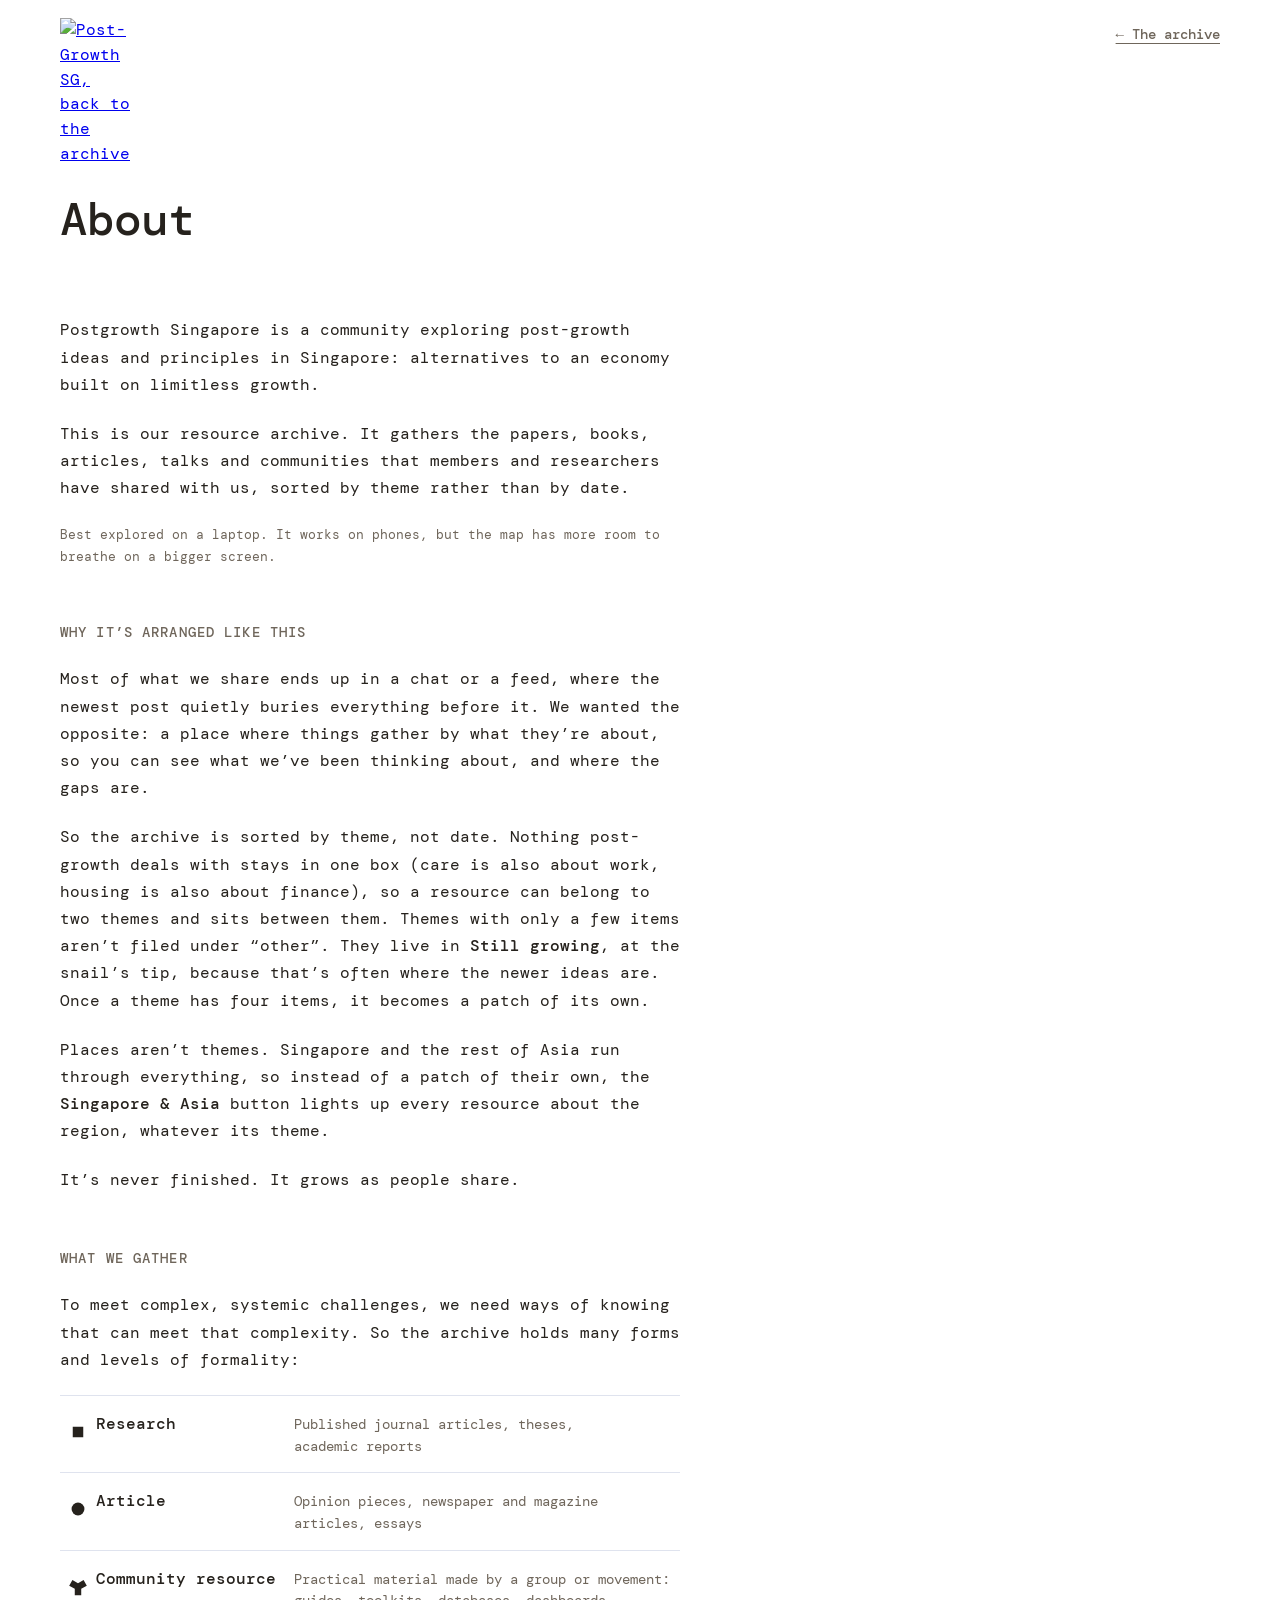
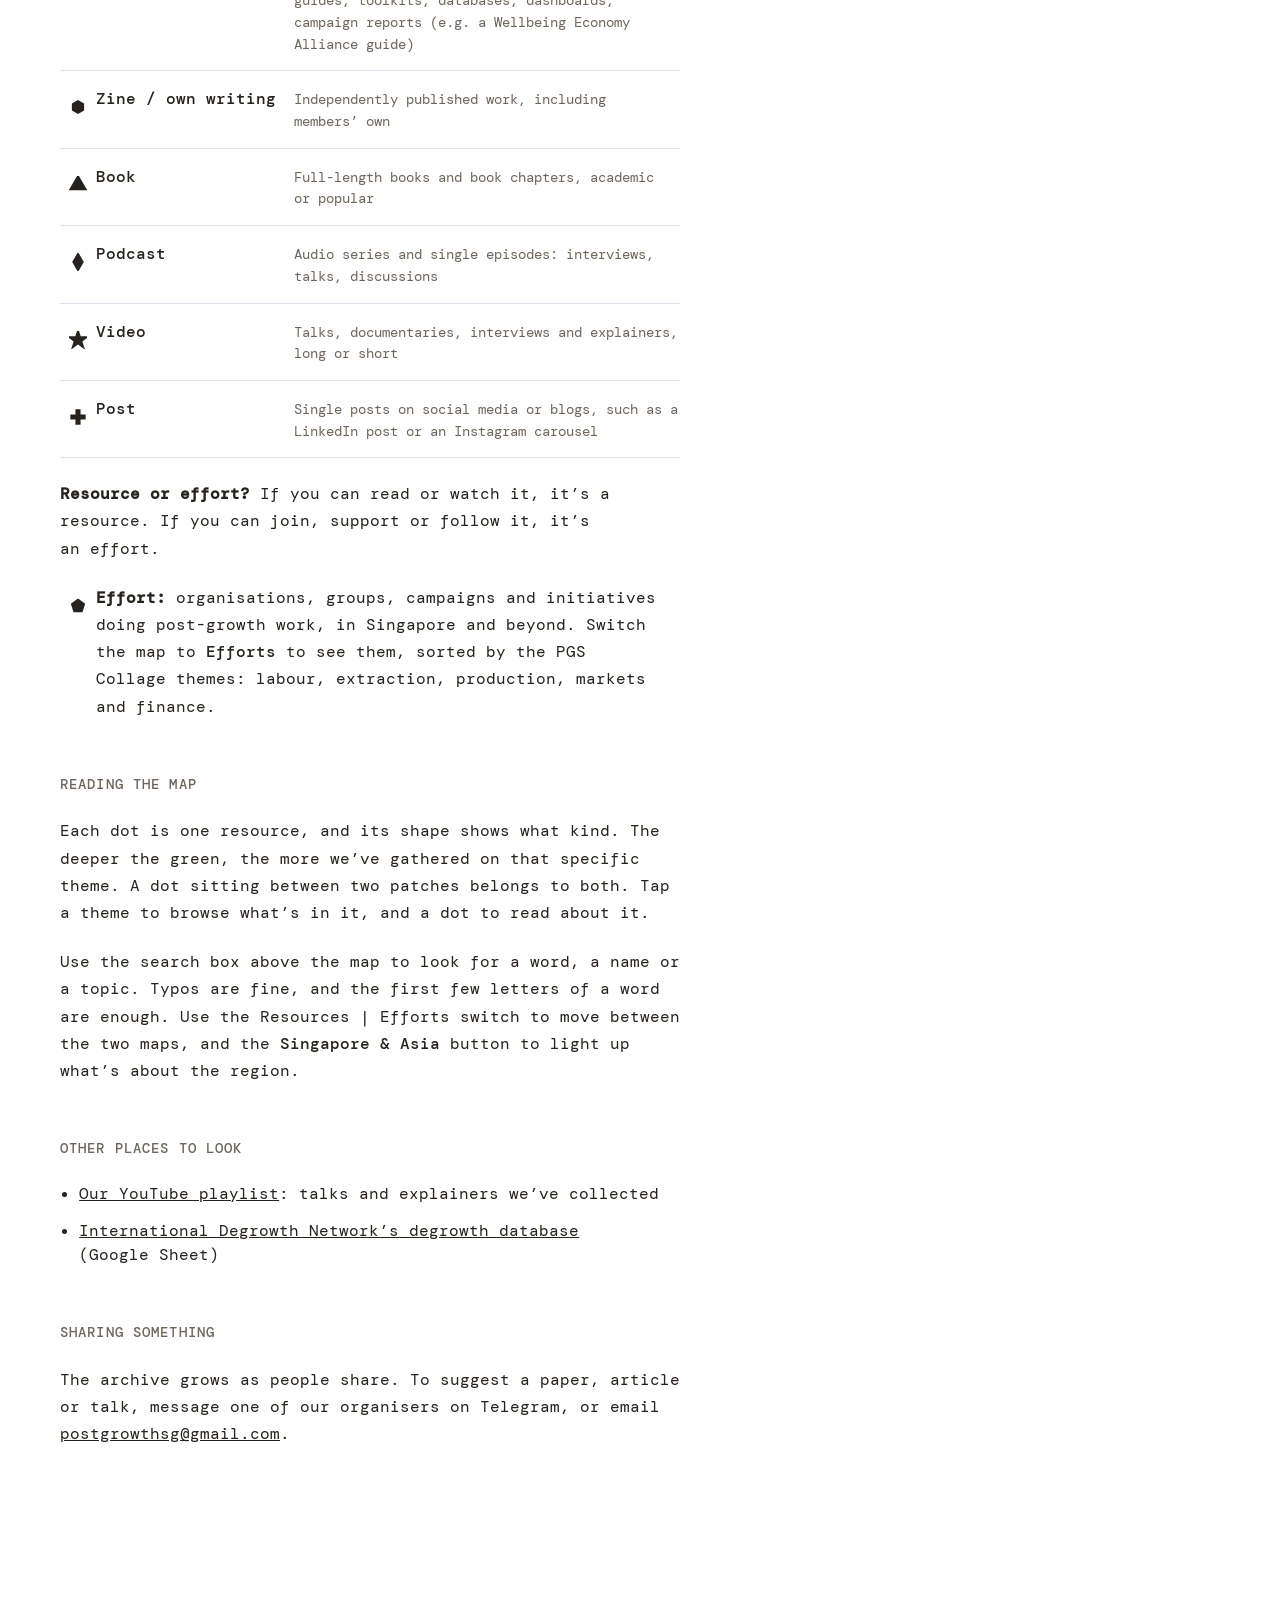
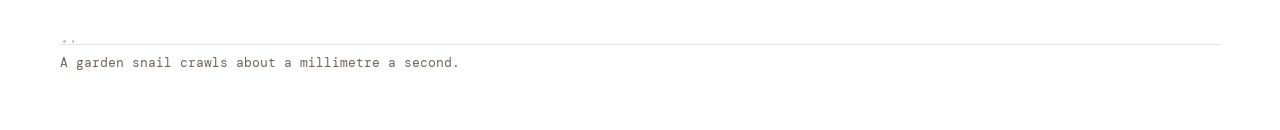
==== commit c059cab7: "Critique fixes: 4-item theme patches, Singapore & Asia lens, keyboard access, helpful no-results sea" ====
--- a/about.html
+++ b/about.html
@@ -35,7 +35,8 @@
 
     <h2 id="why">Why it’s arranged like this</h2>
     <p>Most of what we share ends up in a chat or a feed, where the newest post quietly buries everything before it. We wanted the opposite: a place where things gather by what they’re about, so you can see what we’ve been thinking about, and where the gaps are.</p>
-    <p>So the archive is sorted by theme, not date. Nothing post-growth deals with stays in one box (care is also about work, housing is also about finance), so a resource can belong to two themes and sits between them. Themes with only a few items aren’t filed under “other”. They live in <em>Still growing</em>, at the snail’s tip, because that’s often where the newer ideas are.</p>
+    <p>So the archive is sorted by theme, not date. Nothing post-growth deals with stays in one box (care is also about work, housing is also about finance), so a resource can belong to two themes and sits between them. Themes with only a few items aren’t filed under “other”. They live in <em>Still growing</em>, at the snail’s tip, because that’s often where the newer ideas are. Once a theme has four items, it becomes a patch of its own.</p>
+    <p>Places aren’t themes. Singapore and the rest of Asia run through everything, so instead of a patch of their own, the <em>Singapore &amp; Asia</em> button lights up every resource about the region, whatever its theme.</p>
     <p>It’s never finished. It grows as people share.</p>
 
     <h2 id="what-we-gather">What we gather</h2>
@@ -55,7 +56,7 @@
 
     <h2 id="reading-the-map">Reading the map</h2>
     <p>Each dot is one resource, and its shape shows what kind. The deeper the green, the more we’ve gathered on that specific theme. A dot sitting between two patches belongs to both. Tap a theme to browse what’s in it, and a dot to read about it.</p>
-    <p>Use the search box above the map to look for a word, a name or a topic. Typos are fine, and the first few letters of a word are enough. Use the switch beside it to move between Resources and Efforts.</p>
+    <p>Use the search box above the map to look for a word, a name or a topic. Typos are fine, and the first few letters of a word are enough. Use the Resources | Efforts switch to move between the two maps, and the <em>Singapore &amp; Asia</em> button to light up what’s about the region.</p>
 
     <h2 id="other-places">Other places to look</h2>
     <ul class="links">
@@ -64,7 +65,7 @@
     </ul>
 
     <h2 id="sharing">Sharing something</h2>
-    <p>The archive grows as people share. To suggest a paper, article or talk, message one of our organisers on Telegram, or email postgrowthsg@gmail.com.</p>
+    <p>The archive grows as people share. To suggest a paper, article or talk, message one of our organisers on Telegram, or email <a href="mailto:postgrowthsg@gmail.com">postgrowthsg@gmail.com</a>.</p>
   </main>
 
   <footer class="snail-foot">
--- a/style.css
+++ b/style.css
@@ -18,6 +18,8 @@
   --c6: #b8417a;  /* rose */
   --c7: #7a5634;  /* bark */
   --c-growing: #4f8a2c;  /* young green */
+  --heat: rgb(196, 226, 160);  /* the map's glow green, also the lens when it's on */
+  --hover: #e6f0d9;            /* hover/selected fill: a pale version of the glow, visible on white */
 
   /* Type A: Mono (the old postgrowthsg.wordpress.com body face, used everywhere). Switchable in the prototype bar. */
   --f-head: "DM Mono", ui-monospace, "SF Mono", Menlo, monospace;
@@ -43,7 +45,7 @@
   padding-block: 0 56px;
   min-height: 100%;
 }
-.wrap { max-width: 1160px; margin: 0 auto; display: grid; gap: 22px; }
+.wrap { max-width: 1160px; margin: 0 auto; display: grid; gap: 36px; }
 button, select { font: inherit; color: inherit; }
 :focus-visible { outline: 2px dashed var(--brick); outline-offset: 3px; }
 
@@ -78,16 +80,16 @@
   display: inline-flex; align-items: center; gap: 9px; border: 1.5px solid var(--ink); background: var(--card);
   border-radius: 999px; padding: 6px 14px 6px 11px; font-size: 14px; cursor: pointer; max-width: 100%;
 }
-.chip:hover { background: #f3f5ef; }
+.chip:hover { background: var(--hover); }
 .chip i { width: 9px; height: 9px; border-radius: 50%; flex: none; }
 .chip span { overflow: hidden; text-overflow: ellipsis; white-space: nowrap; }
 
-.bar { display: flex; flex-wrap: wrap; gap: 10px 20px; align-items: flex-end; justify-content: space-between; }
-.legend { display: flex; flex-wrap: wrap; gap: 6px 16px; font-size: 13.5px; color: var(--muted); }
+.bar { display: flex; flex-wrap: wrap; gap: 14px 28px; align-items: flex-end; justify-content: space-between; }
+.legend { display: flex; flex-wrap: wrap; gap: 10px 26px; font-size: 13.5px; color: var(--muted); }
 .legend span { display: inline-flex; align-items: center; gap: 6px; }
 .legend i { width: 10px; height: 10px; border-radius: 50%; display: inline-block; }
 .legend .ring { width: 13px; height: 13px; border: 1.5px solid var(--ink); background: transparent; }
-.crumb { display: flex; flex-wrap: wrap; align-items: baseline; gap: 4px 16px; min-height: 30px; }
+.crumb { display: flex; flex-wrap: wrap; align-items: baseline; gap: 6px 20px; min-height: 30px; }
 .back { background: none; border: 0; padding: 0; color: var(--muted); cursor: pointer; font-family: var(--f-body); font-size: 15px; font-weight: 500; line-height: 1; }
 .back:hover { text-decoration: underline; }
 .crumb h2 { font-family: var(--f-head); font-weight: var(--f-head-weight); font-size: clamp(26px, 4vw, 36px); margin: 0; line-height: 1; }
@@ -105,8 +107,10 @@
 .clabel .name { font-family: var(--f-body); font-size: 13px; fill: var(--ink); }
 .clabel .meta { font-family: var(--f-body); font-size: 12.5px; fill: var(--muted); }
 .clabel .more { fill: var(--brick); }
-.clabel:hover .pill, .clabel:focus-visible .pill, .clabel.hot .pill { fill: #f3f5ef; }
+.clabel:hover .pill, .clabel:focus-visible .pill, .clabel.hot .pill { fill: var(--hover); }
 .clabel:focus { outline: none; }
+/* Keyboard focus on a theme chip: the site's dashed brick ring, drawn on the chip itself (SVG has no outline) */
+.clabel:focus-visible .pill { stroke: var(--brick); stroke-width: 2.2; stroke-dasharray: 4 3; }
 .trail { fill: none; stroke: var(--trail); stroke-width: 2.2; stroke-linecap: round; stroke-dasharray: 0.1 9; }
 .link { stroke: var(--ink); stroke-opacity: .32; stroke-width: 1; stroke-dasharray: 3 4; fill: none; }
 .node { cursor: pointer; }
@@ -116,6 +120,7 @@
 .node circle.bridge { fill: none; stroke: var(--ink); stroke-opacity: .5; stroke-width: 1; stroke-dasharray: 2 2; }
 .node:hover .dot, .node:focus-visible .dot, .node.sel .dot { filter: drop-shadow(0 0 2px rgba(38,34,29,.55)); }
 .node:focus { outline: none; }
+.node:focus-visible .dot { stroke: var(--brick); stroke-width: 2.6; }
 .fade { animation: fadein .5s ease both; }
 @keyframes fadein { from { opacity: 0; } to { opacity: 1; } }
 
@@ -126,14 +131,14 @@
 .tip b { font-weight: 500; display: block; line-height: 1.3; margin-bottom: 3px; }
 .tip small { color: var(--muted); font-size: 12.5px; }
 
-.list { display: grid; gap: 22px; grid-template-columns: repeat(auto-fill, minmax(min(100%, 320px), 1fr)); }
+.list { display: grid; gap: 56px 88px; grid-template-columns: repeat(auto-fill, minmax(min(100%, 380px), 1fr)); }
 .list section { min-width: 0; }
-.list h3 { font-family: var(--f-body); font-weight: 600; font-size: 13px; letter-spacing: .08em; text-transform: uppercase; color: var(--muted); margin: 0 0 6px; display: flex; gap: 9px; align-items: center; line-height: 1.2; }
+.list h3 { font-family: var(--f-body); font-weight: 600; font-size: 13px; letter-spacing: .08em; text-transform: uppercase; color: var(--muted); margin: 0 0 16px; display: flex; gap: 9px; align-items: center; line-height: 1.2; }
 .list h3 i { width: 10px; height: 10px; border-radius: 50%; flex: none; }
 .list ul { list-style: none; margin: 0; padding: 0; }
 .list li { border-bottom: 1px solid var(--rule); }
 .list li button {
-  background: none; border: 0; padding: 7px 0 6px; text-align: left; cursor: pointer; width: 100%;
+  background: none; border: 0; padding: 13px 0 12px; text-align: left; cursor: pointer; width: 100%;
   display: flex; gap: 10px; justify-content: space-between; align-items: baseline;
 }
 .list li button:hover .t { color: var(--brick); }
@@ -141,12 +146,12 @@
 .list .d { font-size: 13px; color: var(--muted); flex: none; font-variant-numeric: tabular-nums; }
 
 .panel {
-  position: fixed; top: 0; right: 0; bottom: 0; width: min(390px, 100%); z-index: 20;
+  position: fixed; top: 0; right: 0; bottom: 0; width: min(430px, 100%); z-index: 20;
   background: var(--card);
   border-left: 1.5px solid var(--ink);
-  padding: calc(22px + env(safe-area-inset-top, 0px)) calc(24px + env(safe-area-inset-right, 0px)) calc(24px + env(safe-area-inset-bottom, 0px)) 24px;
+  padding: calc(30px + env(safe-area-inset-top, 0px)) calc(30px + env(safe-area-inset-right, 0px)) calc(30px + env(safe-area-inset-bottom, 0px)) 30px;
   overflow-y: auto; transform: translateX(105%); transition: transform .3s ease;
-  display: grid; gap: 14px; align-content: start;
+  display: grid; gap: 20px; align-content: start;
 }
 .panel.open { transform: none; }
 .panel .x { justify-self: end; background: var(--card); border: 1.5px solid var(--ink); border-radius: 50%; width: 34px; height: 34px; cursor: pointer; font-size: 15px; line-height: 1; }
@@ -156,8 +161,8 @@
 .panel .meta { font-size: 13.5px; color: var(--muted); }
 .panel .meta .todo { color: var(--brick); }
 .panel p { margin: 0; }
-.panel .tags { display: flex; flex-wrap: wrap; gap: 7px; }
-.panel .tags button { border: 1.5px solid var(--ink); background: var(--paper); border-radius: 999px; padding: 2px 11px; font-size: 13px; cursor: pointer; }
+.panel .tags { display: flex; flex-wrap: wrap; gap: 10px; }
+.panel .tags button { border: 1.5px solid var(--ink); background: var(--paper); border-radius: 999px; padding: 4px 14px; font-size: 13px; cursor: pointer; }
 .panel .tags button:hover { background: var(--ink); color: var(--card); }
 .panel .tags .loose { border-style: dashed; }
 .panel .tags .extra { border: 1px dashed var(--muted); border-radius: 999px; padding: 2px 11px; font-size: 13px; color: var(--muted); }
@@ -167,7 +172,7 @@
 .panel .ex { color: var(--brick); font-size: 14px; }
 .panel h4 { margin: 8px 0 0; font-family: var(--f-body); font-size: 13px; font-weight: 600; letter-spacing: .08em; text-transform: uppercase; color: var(--muted); line-height: 1; }
 .panel .near { display: grid; }
-.panel .near button { background: none; border: 0; padding: 6px 0; text-align: left; cursor: pointer; display: flex; gap: 9px; align-items: baseline; }
+.panel .near button { background: none; border: 0; padding: 9px 0; text-align: left; cursor: pointer; display: flex; gap: 9px; align-items: baseline; }
 .panel .near button i { width: 8px; height: 8px; border-radius: 50%; flex: none; transform: translateY(-1px); }
 .panel .near button:hover { color: var(--brick); }
 .note { font-size: 14px; color: var(--muted); max-width: 70ch; margin: 0; }
@@ -186,21 +191,21 @@
 .head .nav { justify-self: end; display: flex; gap: 18px; padding-top: 6px; }
 .head .nav a { color: var(--muted); font-size: 14px; font-weight: 500; text-decoration: underline; text-underline-offset: 4px; }
 .head .nav a:hover { color: var(--ink); }
-.about-page { max-width: 62ch; display: grid; gap: 16px; padding-block: 8px 40px; }
-.about-page h2 { margin: 18px 0 0; font-size: 14px; font-weight: 500; color: var(--muted); text-transform: uppercase; letter-spacing: .08em; }
+.about-page { max-width: 62ch; display: grid; gap: 22px; padding-block: 8px 48px; }
+.about-page h2 { margin: 32px 0 0; font-size: 14px; font-weight: 500; color: var(--muted); text-transform: uppercase; letter-spacing: .08em; }
 .about-page p { margin: 0; line-height: 1.7; }
 .about-page a { color: var(--ink); }
 @media (max-width: 760px) { .head .nav { justify-self: start; padding-top: 0; } }
 
 /* Footer snail on every page (snail.js): crawls at roughly real snail speed, leaving a dotted trail */
-.snail-foot { margin-top: 32px; display: grid; gap: 8px; }
+.snail-foot { margin-top: 56px; display: grid; gap: 8px; }
 .snail-track { position: relative; height: 58px; border-bottom: 1px solid var(--rule); overflow: hidden; }
 .snail-slime { position: absolute; left: 0; bottom: 0; height: 5px; width: 0; background-image: radial-gradient(circle, var(--trail) 1.2px, transparent 1.6px); background-size: 9px 5px; background-repeat: repeat-x; }
 .snail { position: absolute; left: 0; bottom: 1px; width: 50px; height: 52px; background: url(logo.png) no-repeat 0 0 / 101px 52px; will-change: transform; }
 .snail-read { margin: 0; font-size: 13px; color: var(--muted); font-variant-numeric: tabular-nums; }
 @media (max-width: 640px) {
-  .legend { font-size: 12px; gap: 4px 12px; }
-  .wrap { gap: 16px; }
+  .legend { font-size: 12px; gap: 8px 16px; }
+  .wrap { gap: 26px; }
 }
 
 /* About page extras (v2): type list with shape icons, small notes, text still to write */
@@ -209,12 +214,12 @@
 .about-page .todo { color: var(--brick); }
 .about-page svg.shape { fill: var(--ink); transform: translateY(3px); }
 .about-page ul.types { list-style: none; margin: 0; padding: 0; display: grid; }
-.about-page ul.types li { display: grid; grid-template-columns: 22px 11.5rem minmax(0, 1fr); gap: 2px 14px; align-items: baseline; padding: 10px 0; border-bottom: 1px solid var(--rule); }
+.about-page ul.types li { display: grid; grid-template-columns: 22px 11.5rem minmax(0, 1fr); gap: 2px 14px; align-items: baseline; padding: 15px 0; border-bottom: 1px solid var(--rule); }
 .about-page ul.types li:first-child { border-top: 1px solid var(--rule); }
 .about-page ul.types .t { font-weight: 500; }
 .about-page ul.types .e { color: var(--muted); font-size: 14px; }
 .about-page p.effort { display: grid; grid-template-columns: 22px minmax(0, 1fr); gap: 14px; align-items: baseline; }
-.about-page ul.links { margin: 0; padding-left: 1.2em; display: grid; gap: 6px; }
+.about-page ul.links { margin: 0; padding-left: 1.2em; display: grid; gap: 12px; }
 @media (max-width: 560px) {
   .about-page ul.types li { grid-template-columns: 22px minmax(0, 1fr); }
   .about-page ul.types .e { grid-column: 2; }
@@ -227,32 +232,73 @@
 .searchbox input { width: 100%; font: inherit; font-size: 15px; color: var(--ink); background: var(--card); border: 1.5px solid var(--ink); border-radius: 999px; padding: 8px 40px 8px 16px; }
 .searchbox input::placeholder { color: var(--muted); }
 .qx { position: absolute; right: 6px; top: 50%; transform: translateY(-50%); width: 28px; height: 28px; border: 0; border-radius: 50%; background: none; cursor: pointer; font-size: 13px; color: var(--muted); line-height: 1; }
-.qx:hover { background: #f3f5ef; color: var(--ink); }
+.qx:hover { background: var(--hover); color: var(--ink); }
 .results { position: absolute; z-index: 15; left: 0; right: 0; top: calc(100% + 6px); background: var(--card); border: 1.5px solid var(--ink); border-radius: 14px; overflow: hidden; }
-.rcount { font-size: 12.5px; color: var(--muted); padding: 8px 16px 6px; border-bottom: 1px solid var(--rule); min-height: 31px; }
+.rcount { font-size: 12.5px; color: var(--muted); padding: 11px 20px 9px; border-bottom: 1px solid var(--rule); min-height: 31px; }
 .rlist { max-height: min(52vh, 416px); overflow-y: auto; }
-.res { display: flex; gap: 12px; align-items: baseline; padding: 9px 16px; cursor: pointer; border-bottom: 1px solid var(--rule); }
+.res { display: flex; gap: 14px; align-items: baseline; padding: 14px 20px; cursor: pointer; border-bottom: 1px solid var(--rule); }
 .res:last-child { border-bottom: 0; }
-.res.hi { background: #f3f5ef; }
+.res.hi { background: var(--hover); }
 .res svg.shape { flex: none; transform: translateY(2px); }
 .rt { display: grid; min-width: 0; }
 .rname { font-size: 14.5px; line-height: 1.35; overflow-wrap: anywhere; }
 .rsub { font-size: 12.5px; color: var(--muted); }
-.rnone { padding: 14px 16px; font-size: 14px; color: var(--muted); }
+.rnone { padding: 16px 20px; font-size: 14px; color: var(--muted); display: grid; gap: 10px; }
+.rnone p { margin: 0; }
+.rnone p:first-child { color: var(--ink); }
+.rnone button { background: none; border: 0; padding: 0; font: inherit; color: var(--ink); text-decoration: underline; text-underline-offset: 3px; cursor: pointer; }
+.rnone a { color: var(--ink); text-underline-offset: 3px; }
+.rnone button:hover, .rnone a:hover { color: var(--brick); }
 .clabel.zero { opacity: .5; }
 .clabel.zero .pill { stroke: var(--muted); }
 .list li.miss { opacity: .35; }
 
 /* Header, right-hand column (v2): About at the top, the questions, then the search just above the type icons */
-.head .right { display: flex; flex-direction: column; justify-content: space-between; align-self: stretch; gap: 22px; min-width: 0; }
+.head .right { display: flex; flex-direction: column; justify-content: space-between; align-self: stretch; gap: 30px; min-width: 0; }
 .head .right .nav { align-self: flex-end; }
-.head .side { display: grid; gap: 14px; min-width: 0; }
-.faq summary { list-style: none; cursor: pointer; display: flex; justify-content: space-between; align-items: baseline; font-size: 12.5px; font-weight: 500; letter-spacing: .08em; text-transform: uppercase; color: var(--muted); padding-bottom: 6px; }
+.head .side { display: grid; gap: 22px; min-width: 0; }
+.faq summary { list-style: none; cursor: pointer; display: flex; justify-content: space-between; align-items: baseline; font-size: 12.5px; font-weight: 500; letter-spacing: .08em; text-transform: uppercase; color: var(--muted); padding-bottom: 12px; }
 .faq summary::-webkit-details-marker { display: none; }
 .faq summary::after { content: '+'; font-size: 15px; letter-spacing: 0; }
 .faq[open] summary::after { content: '–'; }
-.faq ul { list-style: none; margin: 0; padding: 0; display: grid; gap: 5px; }
+.faq ul { list-style: none; margin: 0; padding: 0; display: grid; gap: 10px; }
 .faq a { color: var(--muted); font-size: 14px; text-decoration: underline; text-underline-offset: 4px; }
 .faq a:hover { color: var(--ink); }
 .about-page [id] { scroll-margin-top: 16px; }
 @media (max-width: 760px) { .head .right { align-self: auto; } .head .right .nav { align-self: flex-start; } }
+
+/* Efforts (v2): the Resources | Efforts switch, and card notes inside a theme */
+.head .left { align-self: stretch; grid-template-rows: auto auto 1fr; }
+.views { display: flex; flex-wrap: wrap; align-items: center; gap: 10px 14px; align-self: end; }
+.modes { display: inline-flex; border: 1.5px solid var(--ink); border-radius: 999px; overflow: hidden; }
+.modes button { font: inherit; font-size: 14px; background: var(--card); color: var(--ink); border: 0; padding: 7px 18px; cursor: pointer; }
+.modes button + button { border-left: 1.5px solid var(--ink); }
+.modes button[aria-pressed="true"] { background: var(--ink); color: var(--card); }
+.modes button:hover:not([aria-pressed="true"]) { background: var(--hover); }
+/* The Singapore & Asia lens: a separate on/off pill; when on it takes the glow green */
+.lens { display: inline-flex; align-items: center; gap: 9px; font: inherit; font-size: 14px; color: var(--ink); background: var(--card); border: 1.5px solid var(--ink); border-radius: 999px; padding: 7px 16px 7px 12px; cursor: pointer; }
+.lens-mark { width: 11px; height: 11px; border-radius: 50%; border: 1.5px solid var(--ink); background: var(--card); flex: none; }
+.lens:hover { background: var(--hover); }
+.lens[aria-pressed="true"] { background: var(--heat); }
+.lens[aria-pressed="true"] .lens-mark { background: var(--ink); }
+.modes button:focus-visible { outline-offset: -5px; }
+.cardnote { margin: 0 0 18px; font-size: 13px; color: var(--muted); max-width: 52ch; }
+
+/* v2: a laptop note under the heading (small screens only) and example searches under the search box */
+.hint { display: none; margin: -12px 0 0; font-size: 13px; color: var(--muted); max-width: 38ch; }
+@media (max-width: 760px) { .hint { display: block; } }
+.try { margin: 10px 0 0 6px; font-size: 12.5px; color: var(--muted); }
+.try button { background: none; border: 0; padding: 0; font: inherit; color: var(--muted); text-decoration: underline; text-underline-offset: 3px; cursor: pointer; }
+.try button:hover { color: var(--ink); }
+.find.typing .try { display: none; }
+
+/* v2: a Collage card with no efforts yet is a muted chip with a dashed outline */
+.clabel.empty .pill { stroke: var(--muted); stroke-dasharray: 4 3; }
+.clabel.empty .name { fill: var(--muted); }
+
+/* v3: skip link (first thing the Tab key reaches; hidden until focused) */
+.skip { position: absolute; left: 16px; top: -60px; z-index: 30; background: var(--ink); color: var(--card); padding: 9px 16px; border-radius: 999px; font-size: 14px; text-decoration: none; }
+.skip:focus { top: 12px; }
+
+/* v3: no one-word last lines in running text */
+p, li, .note, .cardnote { text-wrap: pretty; }
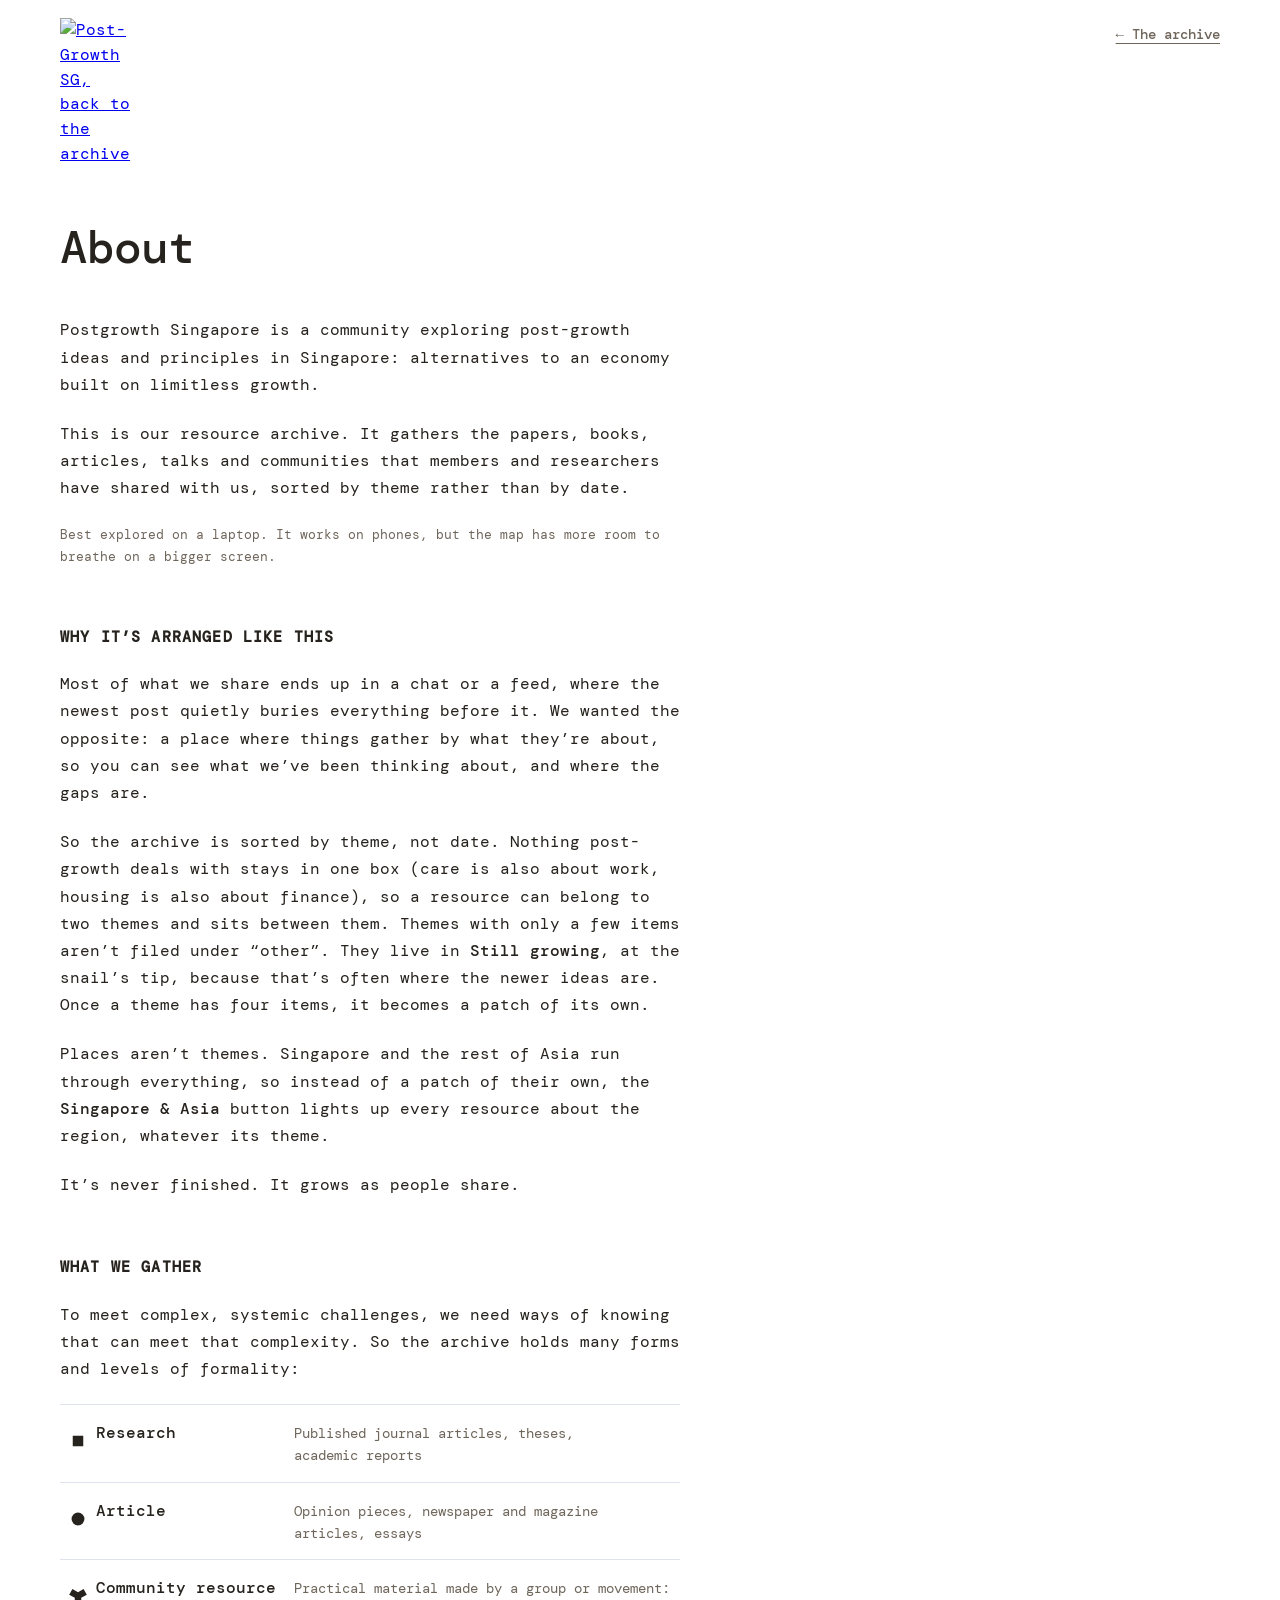
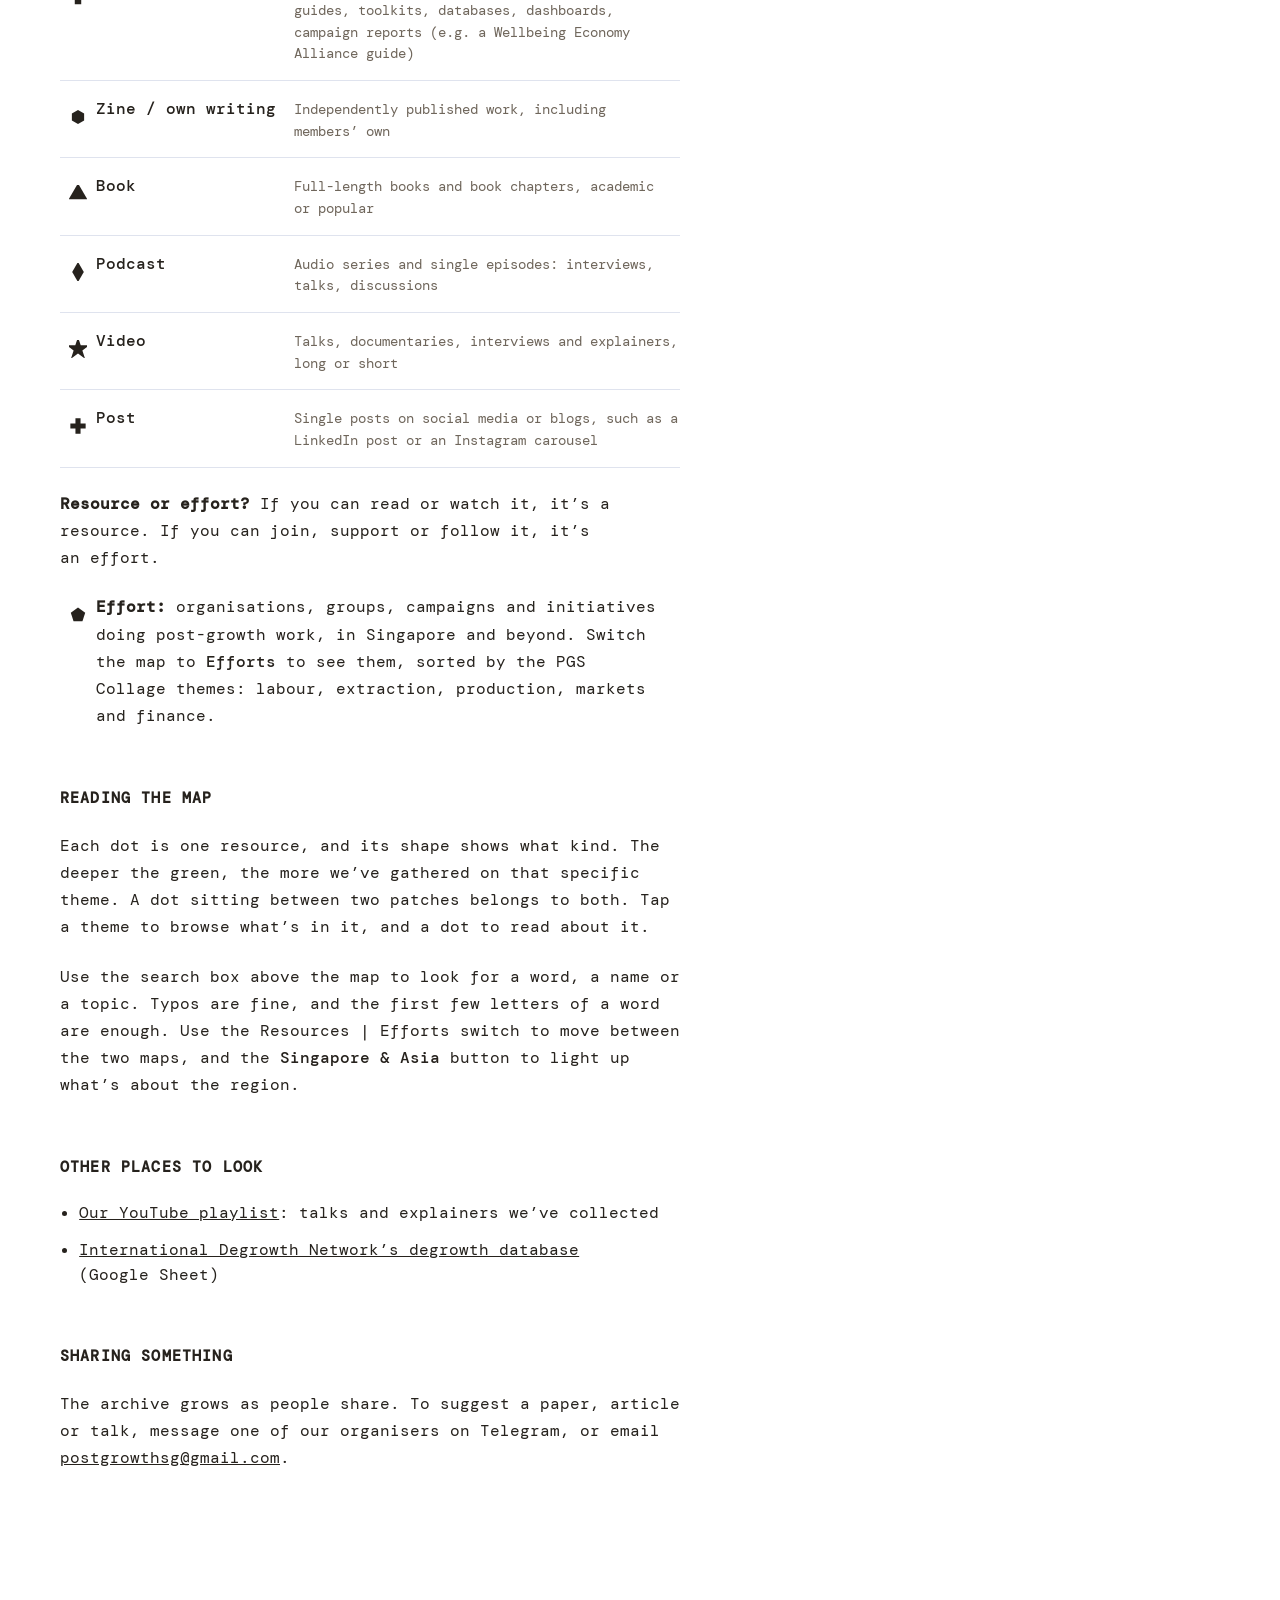
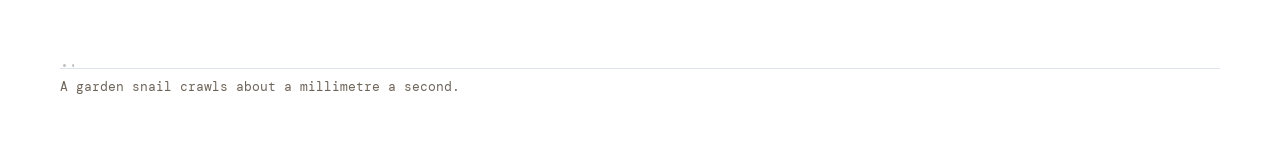
==== commit 7e1928b5: "About page: more room under the logo and bold section headers; the legend of types sits above the re" ====
--- a/about.html
+++ b/about.html
@@ -20,7 +20,7 @@
 <body>
 <svg width="0" height="0" style="position:absolute" aria-hidden="true" focusable="false"><defs><symbol id="shape-article" viewBox="-7 -7 14 14"><path d="M5,0A5,5,0,1,1,-5,0A5,5,0,1,1,5,0"/></symbol><symbol id="shape-research" viewBox="-7 -7 14 14"><path d="M-4.085,-4.085h8.171v8.171h-8.171Z"/></symbol><symbol id="shape-book" viewBox="-7 -7 14 14"><path d="M0,-8.338L7.221,4.169L-7.221,4.169Z"/></symbol><symbol id="shape-podcast" viewBox="-7 -7 14 14"><path d="M0,-7.824L4.517,0L0,7.824L-4.517,0Z"/></symbol><symbol id="shape-video" viewBox="-7 -7 14 14"><path d="M0,-9.352L2.1,-2.89L8.894,-2.89L3.397,1.104L5.497,7.566L0,3.572L-5.497,7.566L-3.397,1.104L-8.894,-2.89L-2.1,-2.89Z"/></symbol><symbol id="shape-community" viewBox="-7 -7 14 14"><path d="M2.508,1.448L2.508,6.465L-2.508,6.465L-2.508,1.448L-6.853,-1.06L-4.344,-5.405L0,-2.896L4.344,-5.405L6.853,-1.06Z"/></symbol><symbol id="shape-post" viewBox="-7 -7 14 14"><path d="M-5.945,-1.982L-1.982,-1.982L-1.982,-5.945L1.982,-5.945L1.982,-1.982L5.945,-1.982L5.945,1.982L1.982,1.982L1.982,5.945L-1.982,5.945L-1.982,1.982L-5.945,1.982Z"/></symbol><symbol id="shape-zine" viewBox="-7 -7 14 14"><path d="M0,-5.498L4.762,-2.749L4.762,2.749L0,5.498L-4.762,2.749L-4.762,-2.749Z"/></symbol><symbol id="shape-effort" viewBox="-7 -7 14 14"><path d="M0,-5.889L5.601,-1.82L3.462,4.765L-3.462,4.765L-5.601,-1.82Z"/></symbol></defs></svg>
 <div class="wrap">
-  <header class="head">
+  <header class="head head-page">
     <div class="left">
       <a href="./"><img class="logo" src="logo.png" alt="Post-Growth SG, back to the archive"></a>
       <h1>About</h1>
--- a/style.css
+++ b/style.css
@@ -84,7 +84,7 @@
 .chip i { width: 9px; height: 9px; border-radius: 50%; flex: none; }
 .chip span { overflow: hidden; text-overflow: ellipsis; white-space: nowrap; }
 
-.bar { display: flex; flex-wrap: wrap; gap: 14px 28px; align-items: flex-end; justify-content: space-between; }
+.bar { display: grid; gap: 20px; justify-items: start; }
 .legend { display: flex; flex-wrap: wrap; gap: 10px 26px; font-size: 13.5px; color: var(--muted); }
 .legend span { display: inline-flex; align-items: center; gap: 6px; }
 .legend i { width: 10px; height: 10px; border-radius: 50%; display: inline-block; }
@@ -192,7 +192,7 @@
 .head .nav a { color: var(--muted); font-size: 14px; font-weight: 500; text-decoration: underline; text-underline-offset: 4px; }
 .head .nav a:hover { color: var(--ink); }
 .about-page { max-width: 62ch; display: grid; gap: 22px; padding-block: 8px 48px; }
-.about-page h2 { margin: 32px 0 0; font-size: 14px; font-weight: 500; color: var(--muted); text-transform: uppercase; letter-spacing: .08em; }
+.about-page h2 { margin: 36px 0 0; font-size: 14.5px; font-weight: 700; color: var(--ink); text-transform: uppercase; letter-spacing: .08em; }
 .about-page p { margin: 0; line-height: 1.7; }
 .about-page a { color: var(--ink); }
 @media (max-width: 760px) { .head .nav { justify-self: start; padding-top: 0; } }
@@ -268,7 +268,8 @@
 @media (max-width: 760px) { .head .right { align-self: auto; } .head .right .nav { align-self: flex-start; } }
 
 /* Efforts (v2): the Resources | Efforts switch, and card notes inside a theme */
-.head .left { align-self: stretch; grid-template-rows: auto auto 1fr; }
+.head-home .left { align-self: stretch; grid-template-rows: auto auto 1fr; }
+.head-page .left { gap: 56px; }   /* the About page: more room between the logo and its heading */
 .views { display: flex; flex-wrap: wrap; align-items: center; gap: 10px 14px; align-self: end; }
 .modes { display: inline-flex; border: 1.5px solid var(--ink); border-radius: 999px; overflow: hidden; }
 .modes button { font: inherit; font-size: 14px; background: var(--card); color: var(--ink); border: 0; padding: 7px 18px; cursor: pointer; }
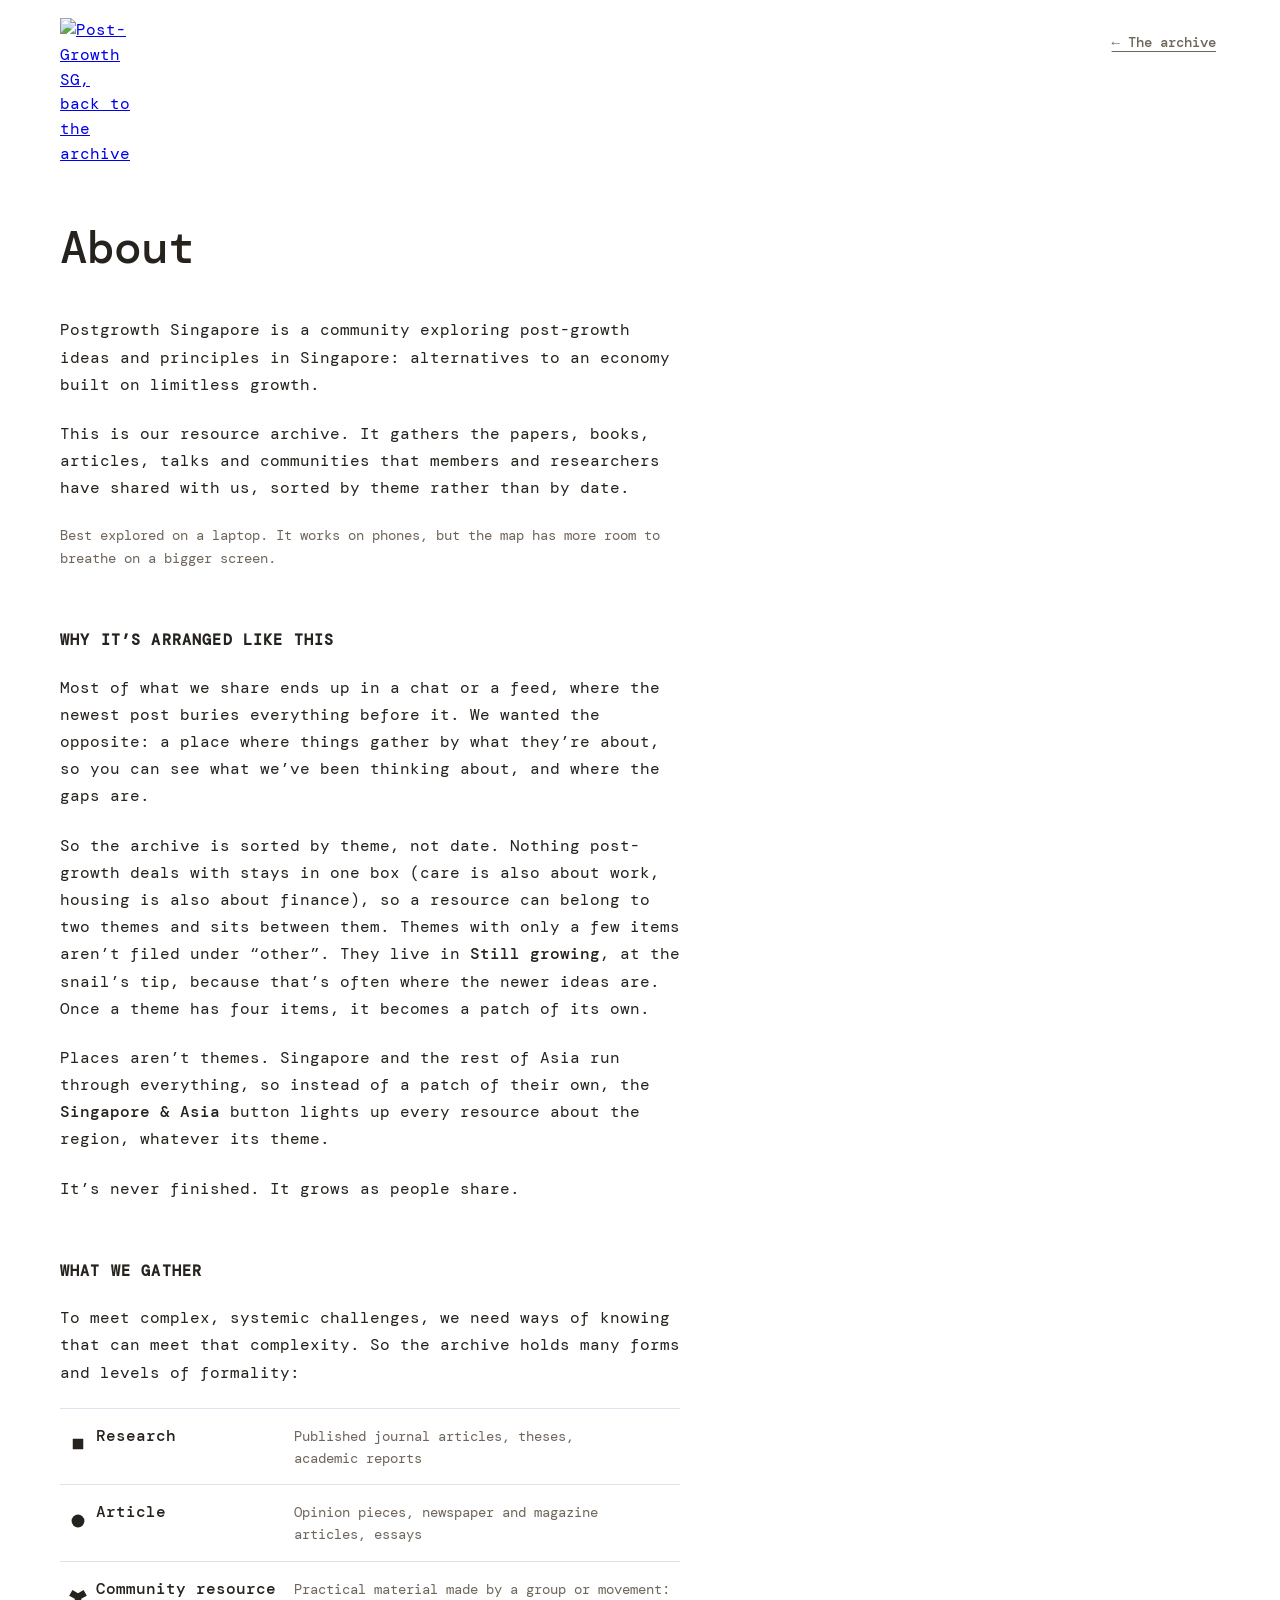
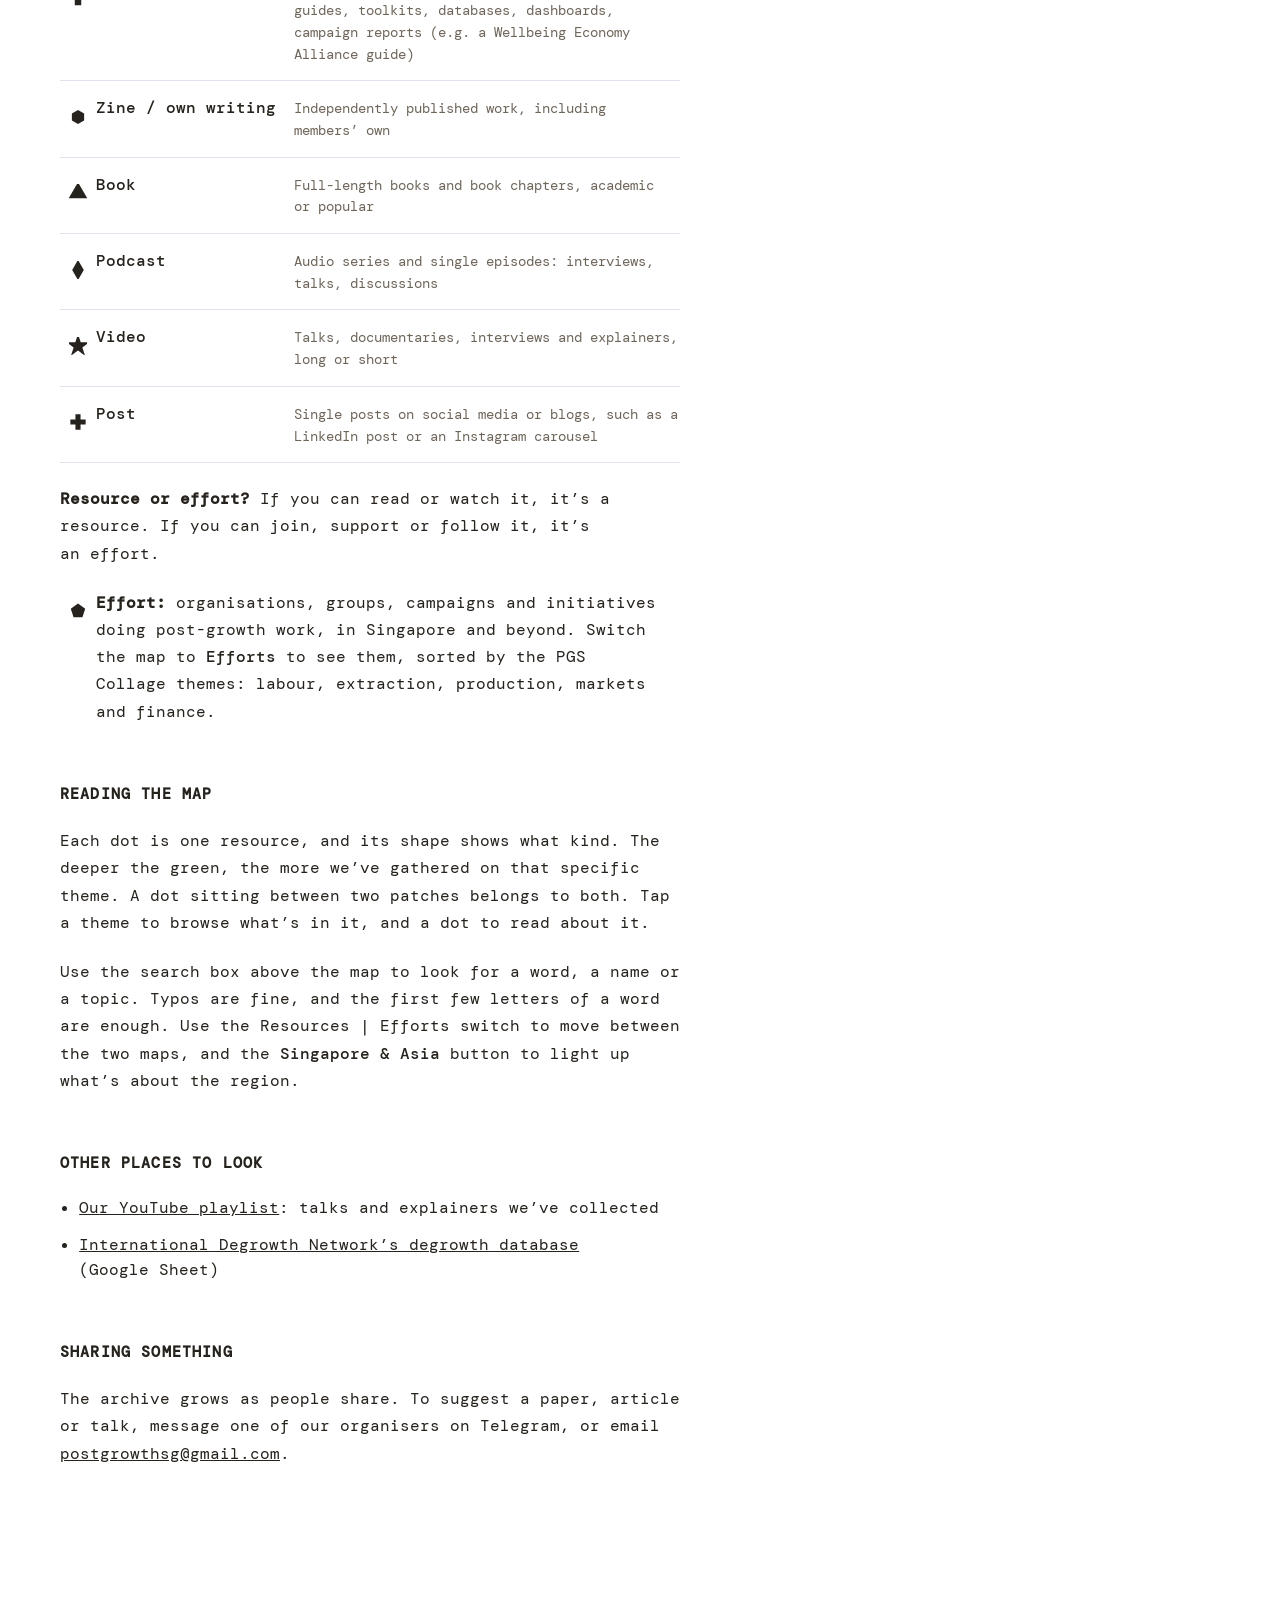
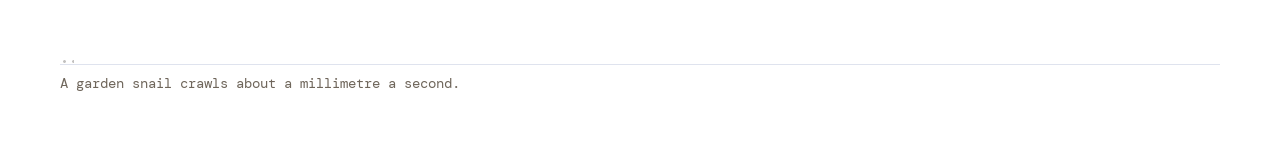
==== commit 4fb94f9f: "About: cut a decorative adverb" ====
--- a/about.html
+++ b/about.html
@@ -34,7 +34,7 @@
     <p class="aside-note">Best explored on a laptop. It works on phones, but the map has more room to breathe on a bigger screen.</p>
 
     <h2 id="why">Why it’s arranged like this</h2>
-    <p>Most of what we share ends up in a chat or a feed, where the newest post quietly buries everything before it. We wanted the opposite: a place where things gather by what they’re about, so you can see what we’ve been thinking about, and where the gaps are.</p>
+    <p>Most of what we share ends up in a chat or a feed, where the newest post buries everything before it. We wanted the opposite: a place where things gather by what they’re about, so you can see what we’ve been thinking about, and where the gaps are.</p>
     <p>So the archive is sorted by theme, not date. Nothing post-growth deals with stays in one box (care is also about work, housing is also about finance), so a resource can belong to two themes and sits between them. Themes with only a few items aren’t filed under “other”. They live in <em>Still growing</em>, at the snail’s tip, because that’s often where the newer ideas are. Once a theme has four items, it becomes a patch of its own.</p>
     <p>Places aren’t themes. Singapore and the rest of Asia run through everything, so instead of a patch of their own, the <em>Singapore &amp; Asia</em> button lights up every resource about the region, whatever its theme.</p>
     <p>It’s never finished. It grows as people share.</p>
--- a/style.css
+++ b/style.css
@@ -85,12 +85,12 @@
 .chip span { overflow: hidden; text-overflow: ellipsis; white-space: nowrap; }
 
 .bar { display: grid; gap: 20px; justify-items: start; }
-.legend { display: flex; flex-wrap: wrap; gap: 10px 26px; font-size: 13.5px; color: var(--muted); }
+.legend { display: flex; flex-wrap: wrap; gap: 10px 26px; font-size: 14px; color: var(--muted); }
 .legend span { display: inline-flex; align-items: center; gap: 6px; }
 .legend i { width: 10px; height: 10px; border-radius: 50%; display: inline-block; }
 .legend .ring { width: 13px; height: 13px; border: 1.5px solid var(--ink); background: transparent; }
 .crumb { display: flex; flex-wrap: wrap; align-items: baseline; gap: 6px 20px; min-height: 30px; }
-.back { background: none; border: 0; padding: 0; color: var(--muted); cursor: pointer; font-family: var(--f-body); font-size: 15px; font-weight: 500; line-height: 1; }
+.back { background: none; border: 0; padding: 10px 8px 10px 0; color: var(--muted); cursor: pointer; font-family: var(--f-body); font-size: 15px; font-weight: 500; line-height: 1; }
 .back:hover { text-decoration: underline; }
 .crumb h2 { font-family: var(--f-head); font-weight: var(--f-head-weight); font-size: clamp(26px, 4vw, 36px); margin: 0; line-height: 1; }
 .crumb .counts { color: var(--muted); font-size: 14px; }
@@ -105,8 +105,8 @@
 .deep.on { opacity: 1; }
 @media (prefers-reduced-motion: reduce) { .deep { transition: none; } }
 .clabel .name { font-family: var(--f-body); font-size: 13px; fill: var(--ink); }
-.clabel .meta { font-family: var(--f-body); font-size: 12.5px; fill: var(--muted); }
-.clabel .more { fill: var(--brick); }
+.clabel .meta { font-family: var(--f-body); font-size: 13.5px; fill: var(--muted); }
+.clabel .more { fill: var(--ink); font-weight: 500; text-decoration: underline; text-underline-offset: 3px; }   /* a real link: ink and underlined, not an error-red */
 .clabel:hover .pill, .clabel:focus-visible .pill, .clabel.hot .pill { fill: var(--hover); }
 .clabel:focus { outline: none; }
 /* Keyboard focus on a theme chip: the site's dashed brick ring, drawn on the chip itself (SVG has no outline) */
@@ -129,11 +129,11 @@
   border-radius: 8px; padding: 7px 11px; font-size: 13.5px; max-width: 260px;
 }
 .tip b { font-weight: 500; display: block; line-height: 1.3; margin-bottom: 3px; }
-.tip small { color: var(--muted); font-size: 12.5px; }
+.tip small { color: var(--muted); font-size: 13.5px; }
 
 .list { display: grid; gap: 56px 88px; grid-template-columns: repeat(auto-fill, minmax(min(100%, 380px), 1fr)); }
 .list section { min-width: 0; }
-.list h3 { font-family: var(--f-body); font-weight: 600; font-size: 13px; letter-spacing: .08em; text-transform: uppercase; color: var(--muted); margin: 0 0 16px; display: flex; gap: 9px; align-items: center; line-height: 1.2; }
+.list h3 { font-family: var(--f-body); font-weight: 600; font-size: 13.5px; letter-spacing: .08em; text-transform: uppercase; color: var(--muted); margin: 0 0 16px; display: flex; gap: 9px; align-items: center; line-height: 1.2; }
 .list h3 i { width: 10px; height: 10px; border-radius: 50%; flex: none; }
 .list ul { list-style: none; margin: 0; padding: 0; }
 .list li { border-bottom: 1px solid var(--rule); }
@@ -143,7 +143,7 @@
 }
 .list li button:hover .t { color: var(--brick); }
 .list .t { min-width: 0; }
-.list .d { font-size: 13px; color: var(--muted); flex: none; font-variant-numeric: tabular-nums; }
+.list .d { font-size: 14px; color: var(--muted); flex: none; font-variant-numeric: tabular-nums; }
 
 .panel {
   position: fixed; top: 0; right: 0; bottom: 0; width: min(430px, 100%); z-index: 20;
@@ -154,25 +154,25 @@
   display: grid; gap: 20px; align-content: start;
 }
 .panel.open { transform: none; }
-.panel .x { justify-self: end; background: var(--card); border: 1.5px solid var(--ink); border-radius: 50%; width: 34px; height: 34px; cursor: pointer; font-size: 15px; line-height: 1; }
-.panel .type { font-family: var(--f-body); font-size: 13px; font-weight: 600; letter-spacing: .08em; text-transform: uppercase; color: var(--muted); line-height: 1; display: inline-flex; gap: 9px; align-items: center; }
+.panel .x { justify-self: end; background: var(--card); border: 1.5px solid var(--ink); border-radius: 50%; width: 40px; height: 40px; cursor: pointer; font-size: 15px; line-height: 1; }
+.panel .type { font-family: var(--f-body); font-size: 13.5px; font-weight: 600; letter-spacing: .08em; text-transform: uppercase; color: var(--muted); line-height: 1; display: inline-flex; gap: 9px; align-items: center; }
 .panel .type i { width: 10px; height: 10px; border-radius: 50%; }
 .panel h3 { font-family: var(--f-head); font-weight: var(--f-head-weight); font-size: 26px; line-height: 1.08; margin: 0; text-wrap: balance; }
-.panel .meta { font-size: 13.5px; color: var(--muted); }
+.panel .meta { font-size: 14px; color: var(--muted); }
 .panel .meta .todo { color: var(--brick); }
 .panel p { margin: 0; }
 .panel .tags { display: flex; flex-wrap: wrap; gap: 10px; }
-.panel .tags button { border: 1.5px solid var(--ink); background: var(--paper); border-radius: 999px; padding: 4px 14px; font-size: 13px; cursor: pointer; }
+.panel .tags button { border: 1.5px solid var(--ink); background: var(--paper); border-radius: 999px; padding: 6px 14px; font-size: 14px; cursor: pointer; }
 .panel .tags button:hover { background: var(--ink); color: var(--card); }
 .panel .tags .loose { border-style: dashed; }
-.panel .tags .extra { border: 1px dashed var(--muted); border-radius: 999px; padding: 2px 11px; font-size: 13px; color: var(--muted); }
-.panel .archived { font-size: 13.5px; color: var(--muted); justify-self: start; }
+.panel .tags .extra { border: 1px dashed var(--muted); border-radius: 999px; padding: 4px 12px; font-size: 14px; color: var(--muted); }
+.panel .archived { font-size: 14px; color: var(--muted); justify-self: start; }
 .panel .open-link { display: inline-block; background: var(--ink); color: var(--card); text-decoration: none; border-radius: 999px; padding: 9px 18px; font-weight: 600; justify-self: start; }
 .panel .open-link:hover { background: var(--brick); }
 .panel .ex { color: var(--brick); font-size: 14px; }
-.panel h4 { margin: 8px 0 0; font-family: var(--f-body); font-size: 13px; font-weight: 600; letter-spacing: .08em; text-transform: uppercase; color: var(--muted); line-height: 1; }
+.panel h4 { margin: 8px 0 0; font-family: var(--f-body); font-size: 13.5px; font-weight: 600; letter-spacing: .08em; text-transform: uppercase; color: var(--muted); line-height: 1; }
 .panel .near { display: grid; }
-.panel .near button { background: none; border: 0; padding: 9px 0; text-align: left; cursor: pointer; display: flex; gap: 9px; align-items: baseline; }
+.panel .near button { background: none; border: 0; padding: 11px 0; text-align: left; cursor: pointer; display: flex; gap: 9px; align-items: baseline; }
 .panel .near button i { width: 8px; height: 8px; border-radius: 50%; flex: none; transform: translateY(-1px); }
 .panel .near button:hover { color: var(--brick); }
 .note { font-size: 14px; color: var(--muted); max-width: 70ch; margin: 0; }
@@ -189,7 +189,7 @@
 
 /* Top-right link to the About page, and the About page itself */
 .head .nav { justify-self: end; display: flex; gap: 18px; padding-top: 6px; }
-.head .nav a { color: var(--muted); font-size: 14px; font-weight: 500; text-decoration: underline; text-underline-offset: 4px; }
+.head .nav a { display: inline-block; padding: 8px 4px; color: var(--muted); font-size: 14px; font-weight: 500; text-decoration: underline; text-underline-offset: 4px; }
 .head .nav a:hover { color: var(--ink); }
 .about-page { max-width: 62ch; display: grid; gap: 22px; padding-block: 8px 48px; }
 .about-page h2 { margin: 36px 0 0; font-size: 14.5px; font-weight: 700; color: var(--ink); text-transform: uppercase; letter-spacing: .08em; }
@@ -202,17 +202,18 @@
 .snail-track { position: relative; height: 58px; border-bottom: 1px solid var(--rule); overflow: hidden; }
 .snail-slime { position: absolute; left: 0; bottom: 0; height: 5px; width: 0; background-image: radial-gradient(circle, var(--trail) 1.2px, transparent 1.6px); background-size: 9px 5px; background-repeat: repeat-x; }
 .snail { position: absolute; left: 0; bottom: 1px; width: 50px; height: 52px; background: url(logo.png) no-repeat 0 0 / 101px 52px; will-change: transform; }
-.snail-read { margin: 0; font-size: 13px; color: var(--muted); font-variant-numeric: tabular-nums; }
+.snail-read { margin: 0; font-size: 14px; color: var(--muted); font-variant-numeric: tabular-nums; }
 @media (max-width: 640px) {
-  .legend { font-size: 12px; gap: 8px 16px; }
+  .legend { font-size: 14px; gap: 6px 14px; }
   .wrap { gap: 26px; }
 }
 
 /* About page extras (v2): type list with shape icons, small notes, text still to write */
-.about-page .aside-note { font-size: 13px; color: var(--muted); }
+.about-page .aside-note { font-size: 14px; color: var(--muted); }
 .about-page em { font-style: normal; font-weight: 500; }
 .about-page .todo { color: var(--brick); }
-.about-page svg.shape { fill: var(--ink); transform: translateY(3px); }
+.about-page svg.shape { fill: var(--ink); align-self: start; margin-top: calc((1.55em - 18px) / 2 - 1px); }   /* centred on the first line of its label */
+.about-page p.effort svg.shape { margin-top: calc((1.7em - 18px) / 2); }
 .about-page ul.types { list-style: none; margin: 0; padding: 0; display: grid; }
 .about-page ul.types li { display: grid; grid-template-columns: 22px 11.5rem minmax(0, 1fr); gap: 2px 14px; align-items: baseline; padding: 15px 0; border-bottom: 1px solid var(--rule); }
 .about-page ul.types li:first-child { border-top: 1px solid var(--rule); }
@@ -231,10 +232,10 @@
 .searchbox { position: relative; width: 100%; }
 .searchbox input { width: 100%; font: inherit; font-size: 15px; color: var(--ink); background: var(--card); border: 1.5px solid var(--ink); border-radius: 999px; padding: 8px 40px 8px 16px; }
 .searchbox input::placeholder { color: var(--muted); }
-.qx { position: absolute; right: 6px; top: 50%; transform: translateY(-50%); width: 28px; height: 28px; border: 0; border-radius: 50%; background: none; cursor: pointer; font-size: 13px; color: var(--muted); line-height: 1; }
+.qx { position: absolute; right: 4px; top: 50%; transform: translateY(-50%); width: 34px; height: 34px; border: 0; border-radius: 50%; background: none; cursor: pointer; font-size: 13px; color: var(--muted); line-height: 1; }
 .qx:hover { background: var(--hover); color: var(--ink); }
 .results { position: absolute; z-index: 15; left: 0; right: 0; top: calc(100% + 6px); background: var(--card); border: 1.5px solid var(--ink); border-radius: 14px; overflow: hidden; }
-.rcount { font-size: 12.5px; color: var(--muted); padding: 11px 20px 9px; border-bottom: 1px solid var(--rule); min-height: 31px; }
+.rcount { font-size: 13.5px; color: var(--muted); padding: 11px 20px 9px; border-bottom: 1px solid var(--rule); min-height: 31px; }
 .rlist { max-height: min(52vh, 416px); overflow-y: auto; }
 .res { display: flex; gap: 14px; align-items: baseline; padding: 14px 20px; cursor: pointer; border-bottom: 1px solid var(--rule); }
 .res:last-child { border-bottom: 0; }
@@ -242,7 +243,7 @@
 .res svg.shape { flex: none; transform: translateY(2px); }
 .rt { display: grid; min-width: 0; }
 .rname { font-size: 14.5px; line-height: 1.35; overflow-wrap: anywhere; }
-.rsub { font-size: 12.5px; color: var(--muted); }
+.rsub { font-size: 13.5px; color: var(--muted); }
 .rnone { padding: 16px 20px; font-size: 14px; color: var(--muted); display: grid; gap: 10px; }
 .rnone p { margin: 0; }
 .rnone p:first-child { color: var(--ink); }
@@ -257,12 +258,12 @@
 .head .right { display: flex; flex-direction: column; justify-content: space-between; align-self: stretch; gap: 30px; min-width: 0; }
 .head .right .nav { align-self: flex-end; }
 .head .side { display: grid; gap: 22px; min-width: 0; }
-.faq summary { list-style: none; cursor: pointer; display: flex; justify-content: space-between; align-items: baseline; font-size: 12.5px; font-weight: 500; letter-spacing: .08em; text-transform: uppercase; color: var(--muted); padding-bottom: 12px; }
+.faq summary { list-style: none; cursor: pointer; display: flex; justify-content: space-between; align-items: baseline; font-size: 13.5px; font-weight: 500; letter-spacing: .08em; text-transform: uppercase; color: var(--muted); padding: 10px 0 12px; }
 .faq summary::-webkit-details-marker { display: none; }
 .faq summary::after { content: '+'; font-size: 15px; letter-spacing: 0; }
 .faq[open] summary::after { content: '–'; }
 .faq ul { list-style: none; margin: 0; padding: 0; display: grid; gap: 10px; }
-.faq a { color: var(--muted); font-size: 14px; text-decoration: underline; text-underline-offset: 4px; }
+.faq a { display: inline-block; padding: 6px 0; color: var(--muted); font-size: 14px; text-decoration: underline; text-underline-offset: 4px; }
 .faq a:hover { color: var(--ink); }
 .about-page [id] { scroll-margin-top: 16px; }
 @media (max-width: 760px) { .head .right { align-self: auto; } .head .right .nav { align-self: flex-start; } }
@@ -272,24 +273,24 @@
 .head-page .left { gap: 56px; }   /* the About page: more room between the logo and its heading */
 .views { display: flex; flex-wrap: wrap; align-items: center; gap: 10px 14px; align-self: end; }
 .modes { display: inline-flex; border: 1.5px solid var(--ink); border-radius: 999px; overflow: hidden; }
-.modes button { font: inherit; font-size: 14px; background: var(--card); color: var(--ink); border: 0; padding: 7px 18px; cursor: pointer; }
+.modes button { font: inherit; font-size: 14px; background: var(--card); color: var(--ink); border: 0; padding: 9px 18px; cursor: pointer; }
 .modes button + button { border-left: 1.5px solid var(--ink); }
 .modes button[aria-pressed="true"] { background: var(--ink); color: var(--card); }
 .modes button:hover:not([aria-pressed="true"]) { background: var(--hover); }
 /* The Singapore & Asia lens: a separate on/off pill; when on it takes the glow green */
-.lens { display: inline-flex; align-items: center; gap: 9px; font: inherit; font-size: 14px; color: var(--ink); background: var(--card); border: 1.5px solid var(--ink); border-radius: 999px; padding: 7px 16px 7px 12px; cursor: pointer; }
+.lens { display: inline-flex; align-items: center; gap: 9px; font: inherit; font-size: 14px; color: var(--ink); background: var(--card); border: 1.5px solid var(--ink); border-radius: 999px; padding: 9px 16px 9px 12px; cursor: pointer; }
 .lens-mark { width: 11px; height: 11px; border-radius: 50%; border: 1.5px solid var(--ink); background: var(--card); flex: none; }
 .lens:hover { background: var(--hover); }
 .lens[aria-pressed="true"] { background: var(--heat); }
 .lens[aria-pressed="true"] .lens-mark { background: var(--ink); }
 .modes button:focus-visible { outline-offset: -5px; }
-.cardnote { margin: 0 0 18px; font-size: 13px; color: var(--muted); max-width: 52ch; }
+.cardnote { margin: 0 0 18px; font-size: 14px; color: var(--muted); max-width: 52ch; }
 
 /* v2: a laptop note under the heading (small screens only) and example searches under the search box */
-.hint { display: none; margin: -12px 0 0; font-size: 13px; color: var(--muted); max-width: 38ch; }
+.hint { display: none; margin: -12px 0 0; font-size: 14px; color: var(--muted); max-width: 38ch; }
 @media (max-width: 760px) { .hint { display: block; } }
-.try { margin: 10px 0 0 6px; font-size: 12.5px; color: var(--muted); }
-.try button { background: none; border: 0; padding: 0; font: inherit; color: var(--muted); text-decoration: underline; text-underline-offset: 3px; cursor: pointer; }
+.try { margin: 10px 0 0 6px; font-size: 14px; color: var(--muted); }
+.try button { display: inline-block; background: none; border: 0; padding: 8px 3px; font: inherit; color: var(--muted); text-decoration: underline; text-underline-offset: 3px; cursor: pointer; }
 .try button:hover { color: var(--ink); }
 .find.typing .try { display: none; }
 
@@ -303,3 +304,35 @@
 
 /* v3: no one-word last lines in running text */
 p, li, .note, .cardnote { text-wrap: pretty; }
+
+/* The first screen (critique, 18 Nov): Questions start folded at every width, and on phones the order is
+   logo + heading, switch, Questions, then the legend and counts, then the search directly above the map.
+   (The header's wrappers dissolve so the pieces can be ordered; About moves to the top right, as on a laptop.) */
+@media (max-width: 760px) {
+  .wrap { position: relative; }
+  header.head-home, .head-home .right, .head-home .side { display: contents; }
+  .head-home .left { order: -5; }
+  .head-home .nav { order: -4; position: absolute; top: 24px; right: 0; padding-top: 0; }
+  .head-home .faq { order: -3; }
+  .bar { order: -2; }
+  .head-home .find { order: -1; }
+}
+
+/* Tap targets (critique, 18 Nov): about 32-40px on a laptop, at least 44px on phones and touch screens */
+@media (max-width: 760px), (pointer: coarse) {
+  .faq ul { gap: 0; }
+  .faq a { padding: 13px 0; }
+  .faq summary { padding: 14px 0; }
+  .try { margin-top: 0; }
+  .try button { padding: 15px 6px; }
+  .head .nav a { padding: 13px 8px; }
+  .modes button { padding: 13px 20px; }
+  .lens { padding: 13px 18px 13px 14px; }
+  .qx { width: 40px; height: 40px; right: 2px; }
+  .panel .x { width: 44px; height: 44px; }
+  .panel .tags button { padding: 11px 16px; }
+  .panel .tags .extra { padding: 8px 14px; }
+  .panel .near button { padding: 14px 0; }
+  .back { padding: 14px 12px 14px 0; }
+}
+@media (max-width: 760px) { .head-home .nav { top: 10px; right: -8px; } }
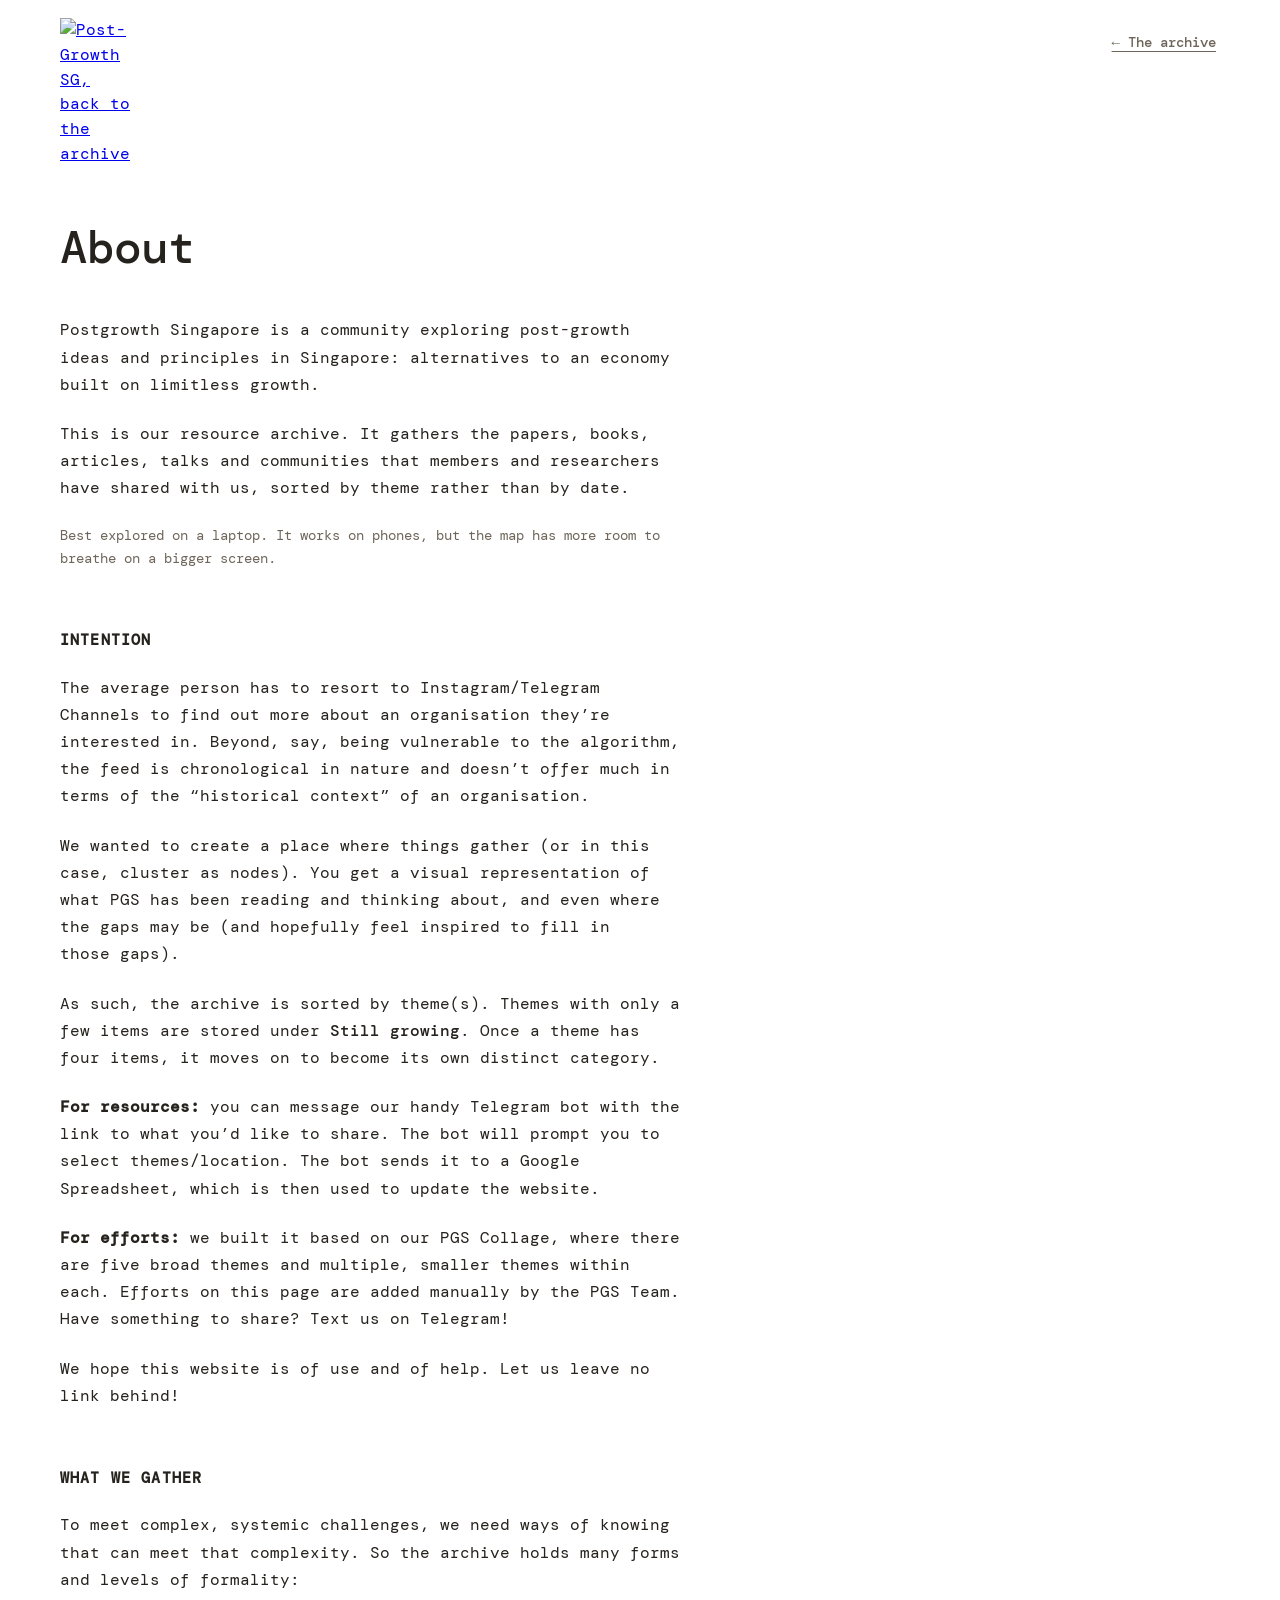
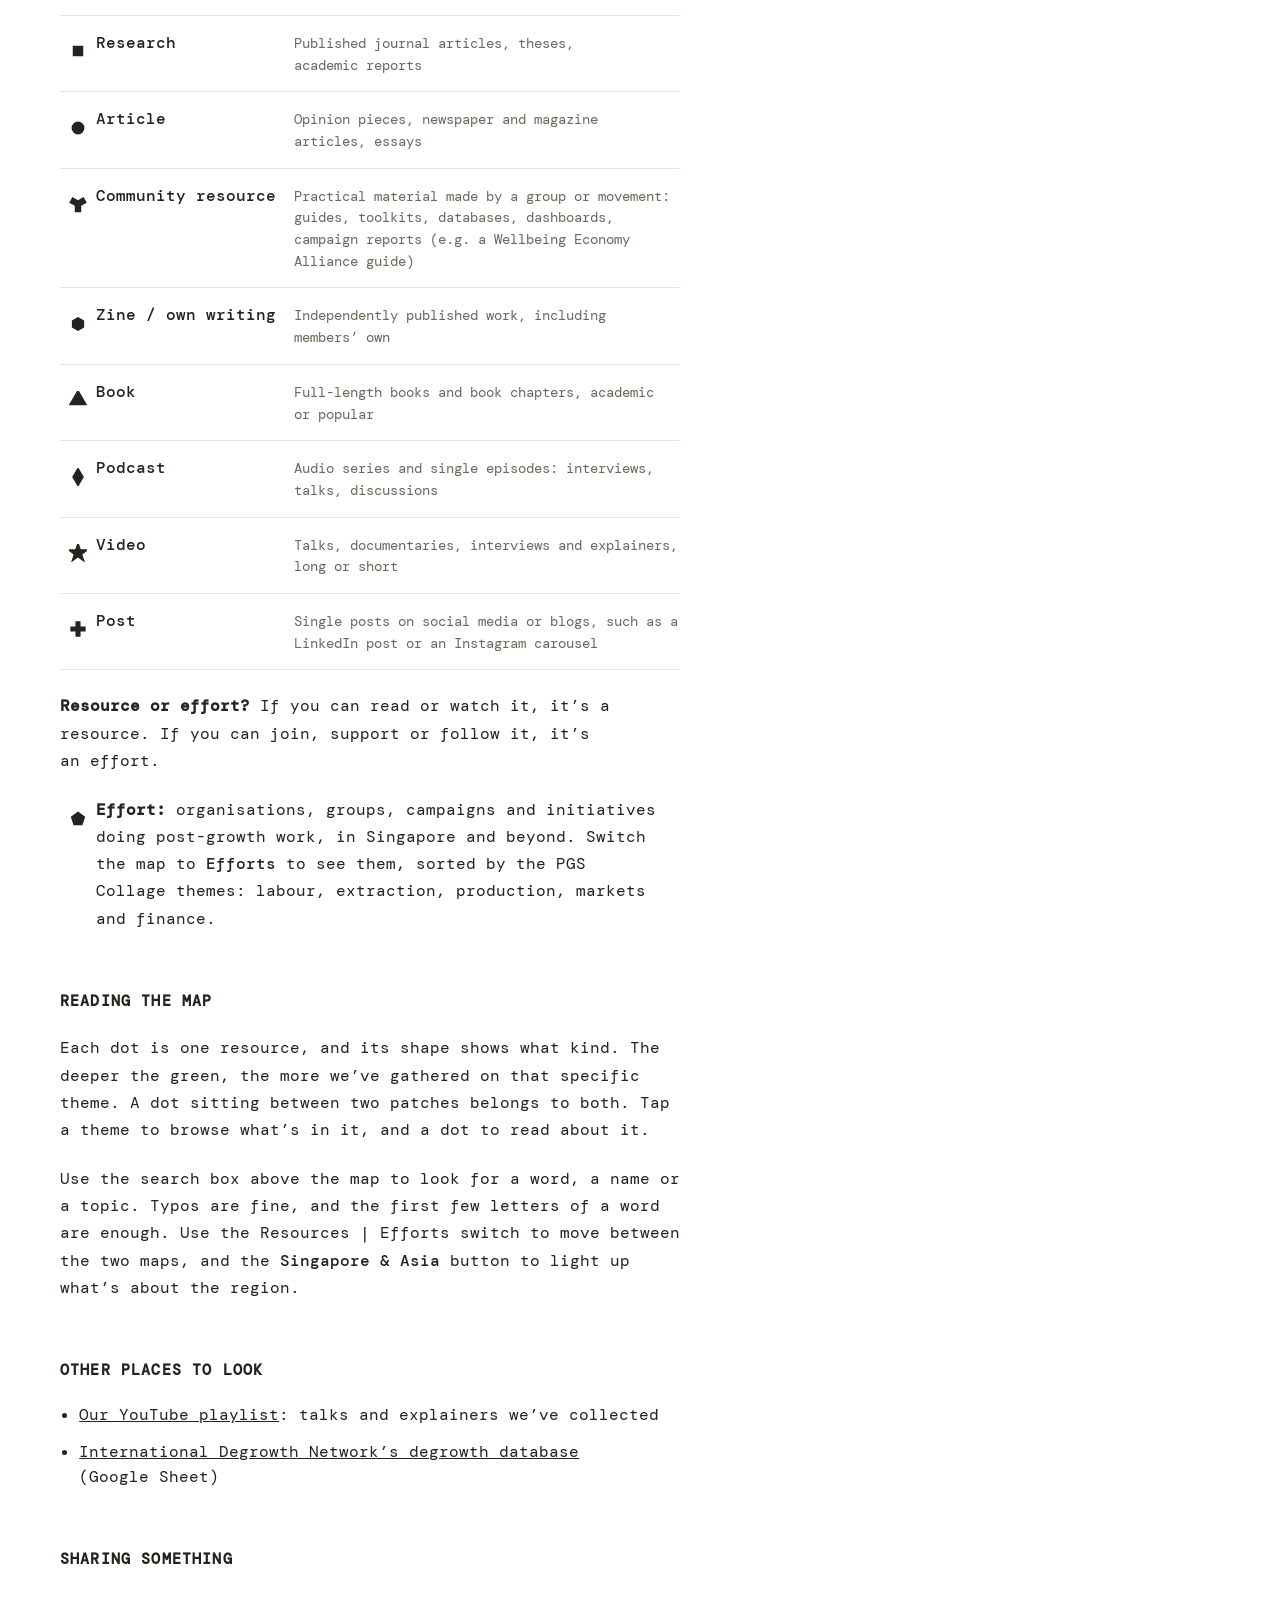
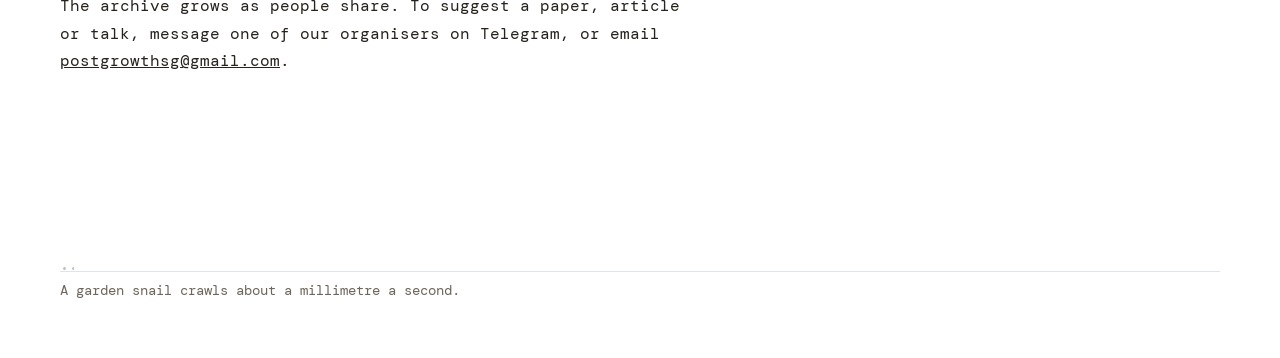
==== commit 3cdefe79: "About: 'Why it’s arranged like this' becomes Intention, with Harper’s new text" ====
--- a/about.html
+++ b/about.html
@@ -33,11 +33,13 @@
     <p>This is our resource archive. It gathers the papers, books, articles, talks and communities that members and researchers have shared with us, sorted by theme rather than by date.</p>
     <p class="aside-note">Best explored on a laptop. It works on phones, but the map has more room to breathe on a bigger screen.</p>
 
-    <h2 id="why">Why it’s arranged like this</h2>
-    <p>Most of what we share ends up in a chat or a feed, where the newest post buries everything before it. We wanted the opposite: a place where things gather by what they’re about, so you can see what we’ve been thinking about, and where the gaps are.</p>
-    <p>So the archive is sorted by theme, not date. Nothing post-growth deals with stays in one box (care is also about work, housing is also about finance), so a resource can belong to two themes and sits between them. Themes with only a few items aren’t filed under “other”. They live in <em>Still growing</em>, at the snail’s tip, because that’s often where the newer ideas are. Once a theme has four items, it becomes a patch of its own.</p>
-    <p>Places aren’t themes. Singapore and the rest of Asia run through everything, so instead of a patch of their own, the <em>Singapore &amp; Asia</em> button lights up every resource about the region, whatever its theme.</p>
-    <p>It’s never finished. It grows as people share.</p>
+    <h2 id="why">INTENTION</h2>
+    <p>The average person has to resort to Instagram/Telegram Channels to find out more about an organisation they’re interested in. Beyond, say, being vulnerable to the algorithm, the feed is chronological in nature and doesn’t offer much in terms of the “historical context” of an organisation.</p>
+    <p>We wanted to create a place where things gather (or in this case, cluster as nodes). You get a visual representation of what PGS has been reading and thinking about, and even where the gaps may be (and hopefully feel inspired to fill in those gaps).</p>
+    <p>As such, the archive is sorted by theme(s). Themes with only a few items are stored under <em>Still growing</em>. Once a theme has four items, it moves on to become its own distinct category.</p>
+    <p><b>For resources:</b> you can message our handy Telegram bot with the link to what you’d like to share. The bot will prompt you to select themes/location. The bot sends it to a Google Spreadsheet, which is then used to update the website.</p>
+    <p><b>For efforts:</b> we built it based on our PGS Collage, where there are five broad themes and multiple, smaller themes within each. Efforts on this page are added manually by the PGS Team. Have something to share? Text us on Telegram!</p>
+    <p>We hope this website is of use and of help. Let us leave no link behind!</p>
 
     <h2 id="what-we-gather">What we gather</h2>
     <p>To meet complex, systemic challenges, we need ways of knowing that can meet that complexity. So the archive holds many forms and levels of formality:</p>
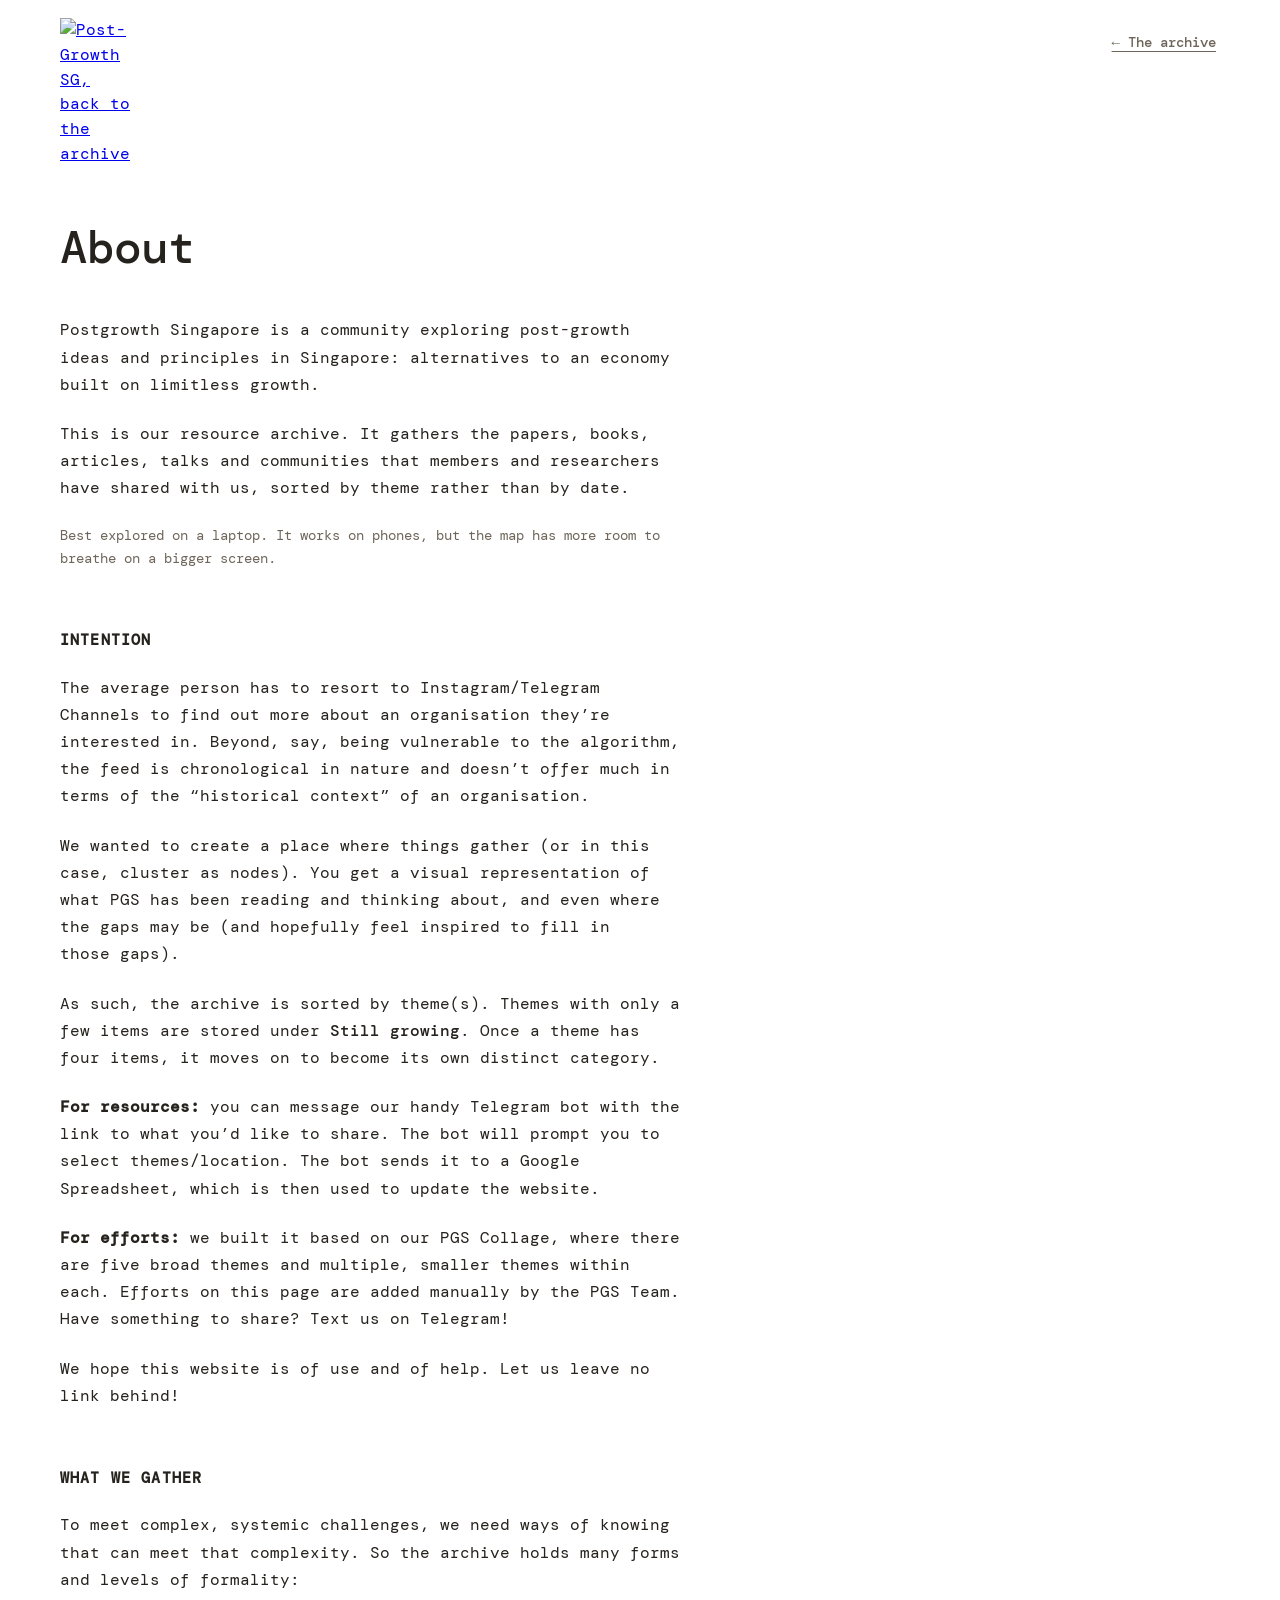
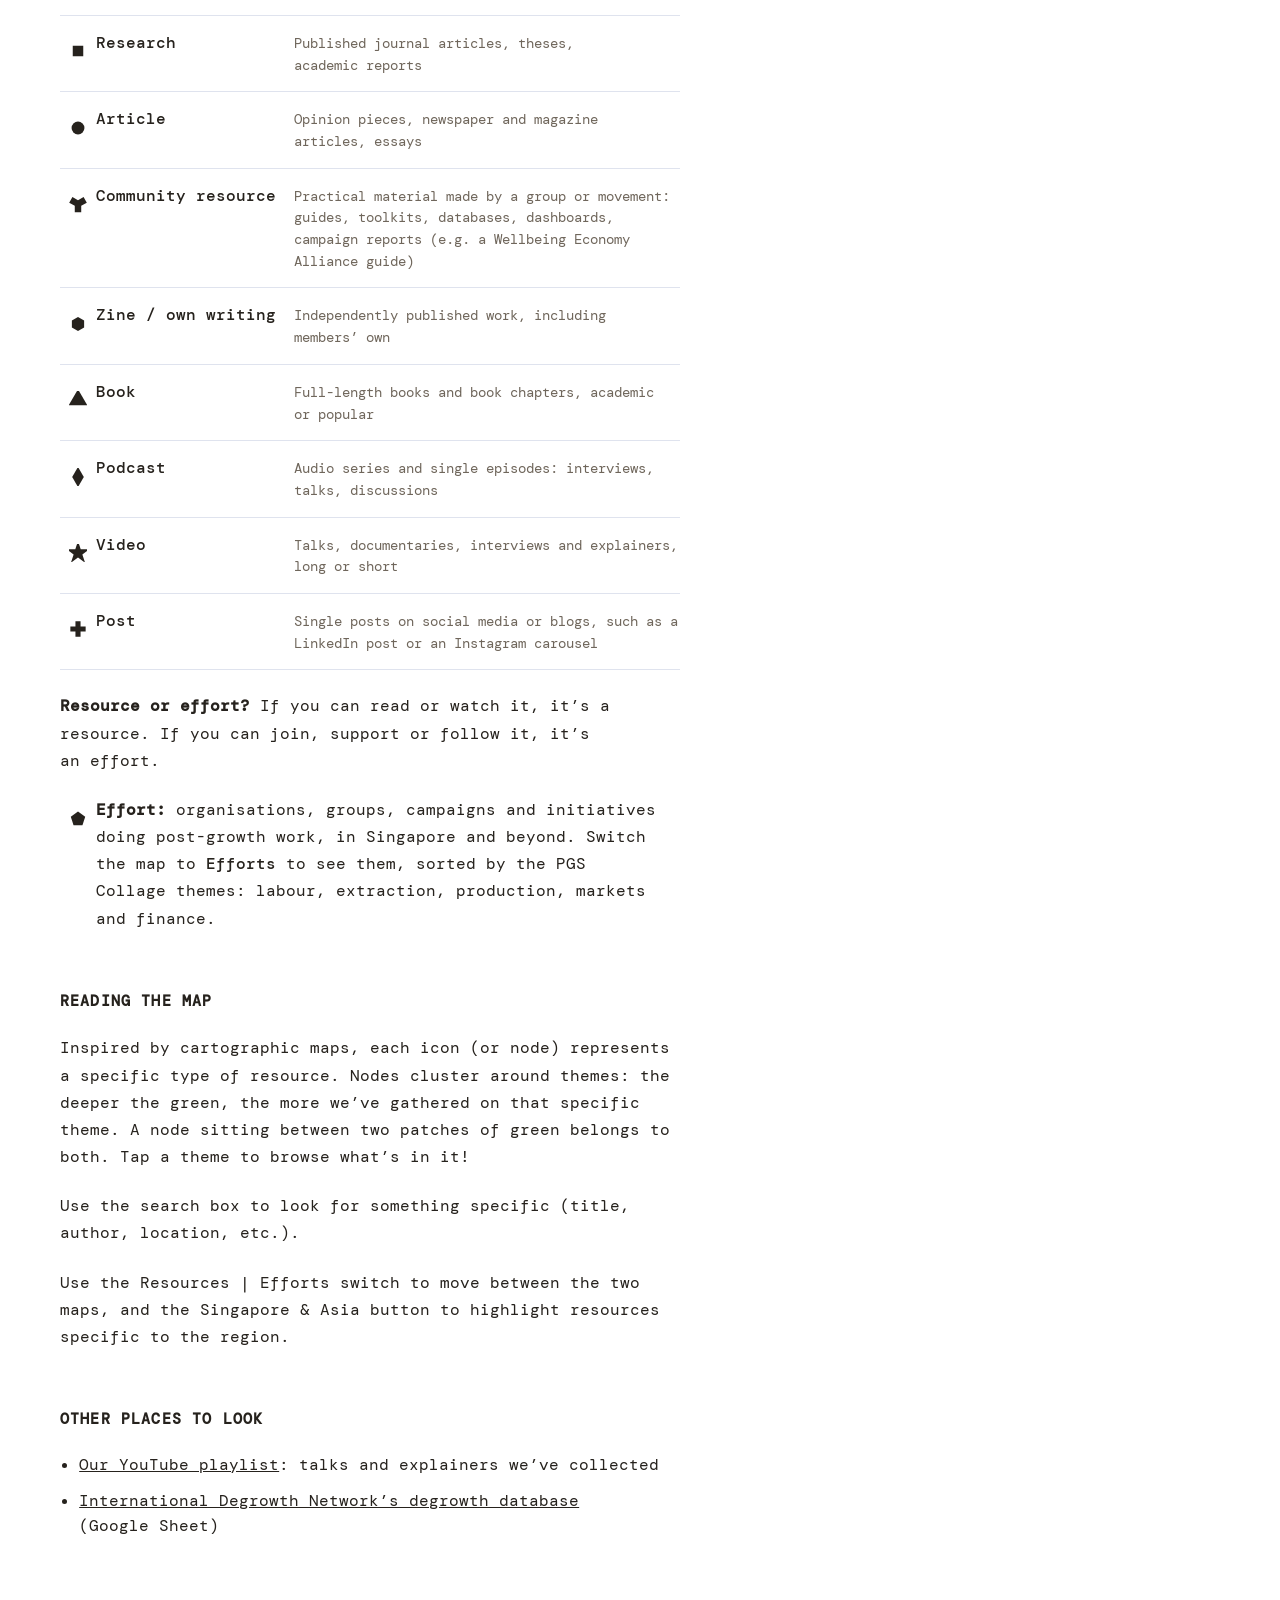
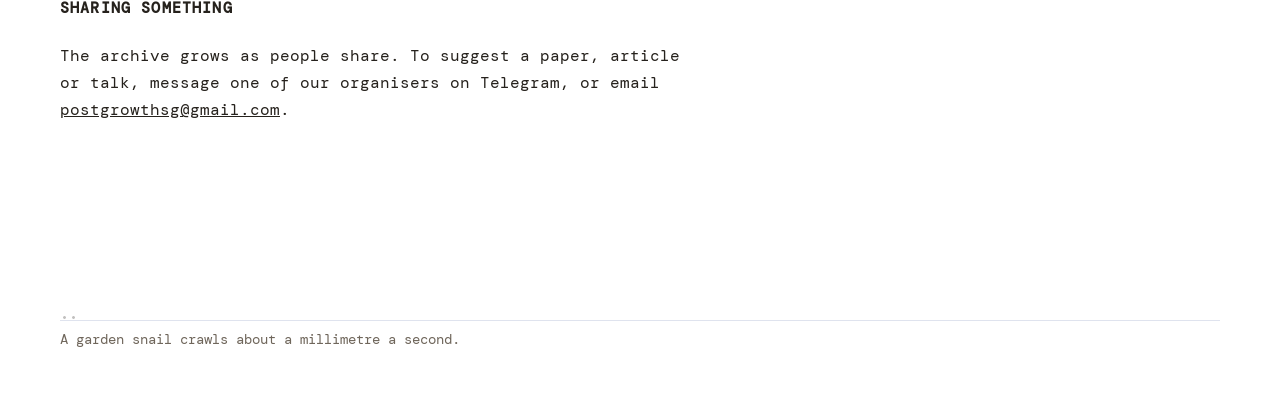
==== commit 649607d6: "About: Reading the map rewritten (search by title, author or location; Resources | Efforts switch; S" ====
--- a/about.html
+++ b/about.html
@@ -57,8 +57,9 @@
     <p class="effort"><svg class="shape" width="18" height="18" viewBox="-7 -7 14 14" aria-hidden="true"><use href="#shape-effort"/></svg><span><b>Effort:</b> organisations, groups, campaigns and initiatives doing post-growth work, in Singapore and beyond. Switch the map to <em>Efforts</em> to see them, sorted by the PGS Collage themes: labour, extraction, production, markets and finance.</span></p>
 
     <h2 id="reading-the-map">Reading the map</h2>
-    <p>Each dot is one resource, and its shape shows what kind. The deeper the green, the more we’ve gathered on that specific theme. A dot sitting between two patches belongs to both. Tap a theme to browse what’s in it, and a dot to read about it.</p>
-    <p>Use the search box above the map to look for a word, a name or a topic. Typos are fine, and the first few letters of a word are enough. Use the Resources | Efforts switch to move between the two maps, and the <em>Singapore &amp; Asia</em> button to light up what’s about the region.</p>
+    <p>Inspired by cartographic maps, each icon (or node) represents a specific type of resource. Nodes cluster around themes: the deeper the green, the more we’ve gathered on that specific theme. A node sitting between two patches of green belongs to both. Tap a theme to browse what’s in it!</p>
+    <p>Use the search box to look for something specific (title, author, location, etc.).</p>
+    <p>Use the Resources | Efforts switch to move between the two maps, and the Singapore &amp; Asia button to highlight resources specific to the region.</p>
 
     <h2 id="other-places">Other places to look</h2>
     <ul class="links">
